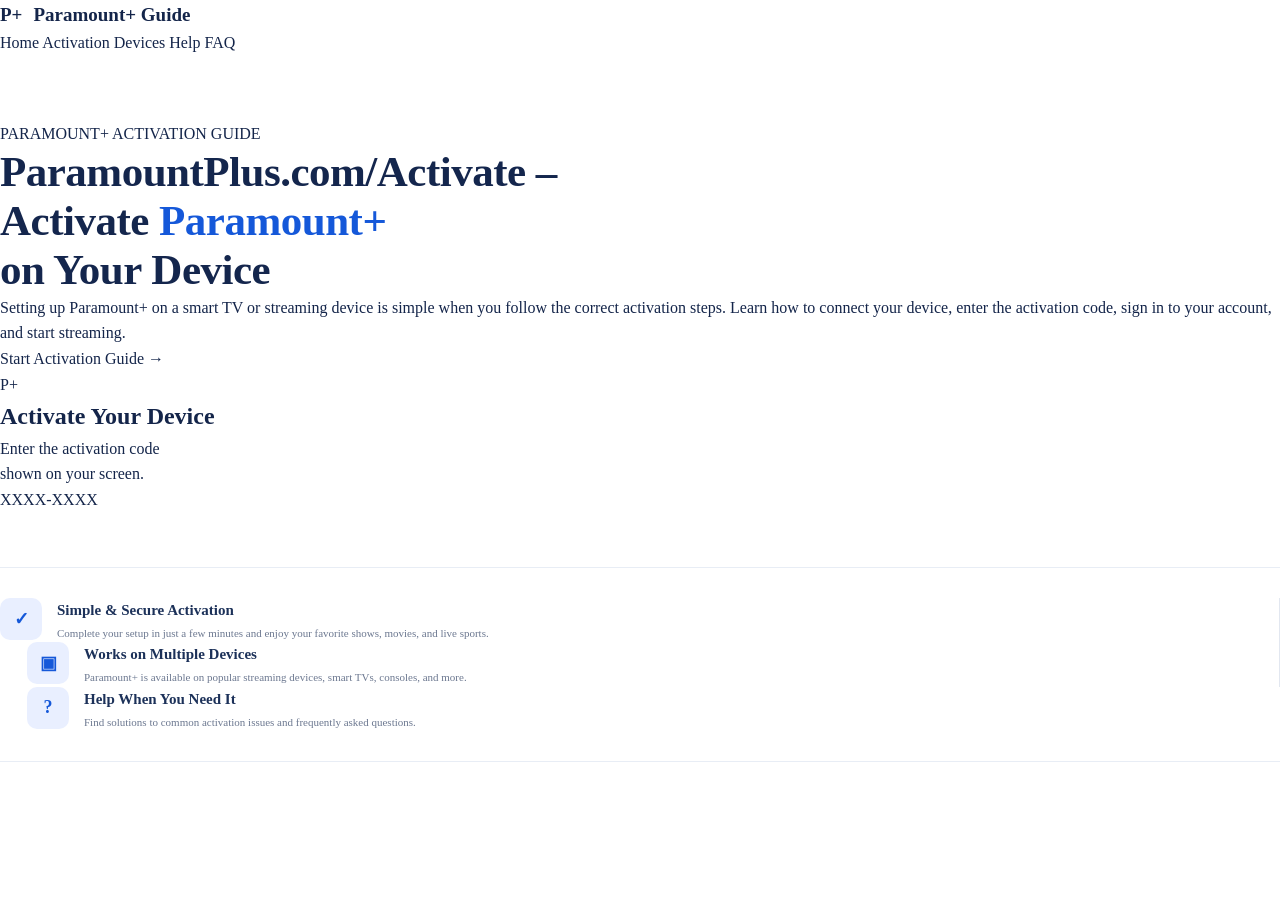
==== index.html @ dbe77b0e "Update index.html" ====
<!DOCTYPE html>
<html lang="en">
<head>
  <meta charset="UTF-8">
  <meta name="viewport" content="width=device-width, initial-scale=1.0">

  <title>ParamountPlus.com/Activate – Activate Paramount+ on Your Device</title>

  <meta name="description" content="Setting up Paramount+ on a smart TV or streaming device is simple when you follow the correct activation steps.">

  <link rel="stylesheet" href="style.css">
</head>

<body>

<div class="site">

  <!-- HEADER -->
  <header class="header">

    <div class="brand">
      <div class="brand-logo">P+</div>
      <div class="brand-name">Paramount+ Guide</div>
    </div>

    <nav>
      <a href="#home">Home</a>
      <a href="#activation">Activation</a>
      <a href="#devices">Devices</a>
      <a href="#help">Help</a>
      <a href="#faq">FAQ</a>
    </nav>

  </header>


  <!-- HERO -->
  <main id="home">

    <section class="hero">

      <!-- LEFT -->
      <div class="hero-left">

        <div class="eyebrow">
          PARAMOUNT+ ACTIVATION GUIDE
        </div>

        <div class="small-line"></div>

        <h1>
          ParamountPlus.com/Activate –
          <br>
          Activate <span>Paramount+</span>
          <br>
          on Your Device
        </h1>

        <p class="intro">
          Setting up Paramount+ on a smart TV or streaming device is simple
          when you follow the correct activation steps. Learn how to connect
          your device, enter the activation code, sign in to your account, and
          start streaming.
        </p>

        <a href="#activation" class="button">
          Start Activation Guide
          <span>→</span>
        </a>

      </div>


      <!-- RIGHT BLUE BOX -->
      <div class="activation-box">

        <div class="decor-dots"></div>
        <div class="decor-lines"></div>

        <div class="p-logo">
          P+
        </div>

        <h2>
          Activate Your Device
        </h2>

        <p>
          Enter the activation code<br>
          shown on your screen.
        </p>

        <div class="code-box">
          XXXX-XXXX
        </div>

      </div>

    </section>


    <!-- FEATURES -->
    <section class="features" id="activation">

      <div class="feature">

        <div class="feature-icon">
          ✓
        </div>

        <div class="feature-text">
          <h3>Simple &amp; Secure Activation</h3>

          <p>
            Complete your setup in just a few minutes
            and enjoy your favorite shows, movies,
            and live sports.
          </p>
        </div>

      </div>


      <div class="feature">

        <div class="feature-icon monitor">
          ▣
        </div>

        <div class="feature-text">
          <h3>Works on Multiple Devices</h3>

          <p>
            Paramount+ is available on popular
            streaming devices, smart TVs, consoles,
            and more.
          </p>
        </div>

      </div>


      <div class="feature">

        <div class="feature-icon question">
          ?
        </div>

        <div class="feature-text">
          <h3>Help When You Need It</h3>

          <p>
            Find solutions to common activation
            issues and frequently asked
            questions.
          </p>
        </div>

      </div>

    </section>


    <!-- Invisible anchors for navigation -->
    <div id="devices" class="anchor"></div>
    <div id="help" class="anchor"></div>
    <div id="faq" class="anchor"></div>

  </main>

</div>


<script src="script.js"></script>

</body>
</html>
---- style.css ----
/* ===============================
   RESET
================================ */

* {
  margin: 0;
  padding: 0;
  box-sizing: border-box;
}

html {
  scroll-behavior: smooth;
}

body {
  background: #ffffff;
  color: #14254a;
  font-family: Georgia, "Times New Roman", serif;
  line-height: 1.6;
}

a {
  text-decoration: none;
  color: inherit;
}

.container {
  width: min(1120px, calc(100% - 48px));
  margin: 0 auto;
}


/* ===============================
   HEADER
================================ */

.site-header {
  height: 76px;
  background: #ffffff;
  border-bottom: 1px solid #e8edf5;
}

.header-inner {
  height: 100%;
  display: flex;
  align-items: center;
  justify-content: space-between;
}

.brand,
.footer-brand {
  display: flex;
  align-items: center;
  gap: 11px;

  color: #14254a;

  font-size: 19px;
  font-weight: bold;
}

.brand-icon {
  width: 35px;
  height: 35px;

  display: flex;
  align-items: center;
  justify-content: center;

  border-radius: 8px;

  background: #1455d9;
  color: white;

  font-size: 15px;
  font-weight: bold;
}

.main-nav {
  display: flex;
  align-items: center;
  gap: 34px;

  font-size: 14px;
  font-weight: bold;

  color: #405070;
}

.main-nav a {
  transition: color .2s ease;
}

.main-nav a:hover {
  color: #1455d9;
}

.mobile-menu {
  display: none;

  border: 0;
  background: transparent;

  font-size: 23px;

  cursor: pointer;
}


/* ===============================
   HERO
================================ */

.hero {
  padding: 65px 0 55px;
  background: #ffffff;
}

.hero-grid {
  display: grid;
  grid-template-columns: 1fr 0.78fr;
  align-items: center;
  gap: 55px;
}

/* LEFT CONTENT */

.hero-content {
  order: 1;
  padding-right: 5px;
}

.hero h1 {
  max-width: 650px;
  color: #14264d;
  font-size: 43px;
  line-height: 1.15;
  letter-spacing: -0.5px;
}

.hero h1 span {
  color: #1558d9;
}

.hero-text {
  max-width: 620px;
  margin-top: 22px;
  color: #66738a;
  font-size: 17px;
  line-height: 1.75;
}

/* RIGHT ACTIVATION BOX */

.activation-card {
  order: 2;

  width: 100%;
  max-width: 430px;
  min-height: 350px;

  justify-self: end;

  padding: 18px;

  border-radius: 18px;

  background: #111a3c;

  border: 10px solid #f4f7fd;

  box-shadow:
    0 18px 45px rgba(25, 55, 120, 0.16),
    0 0 0 1px #e5eaf3;

  color: white;

  position: relative;
  overflow: hidden;
}

/* subtle attractive decoration */

.activation-card::before {
  content: "";
  position: absolute;

  width: 150px;
  height: 150px;

  right: -65px;
  top: -65px;

  border-radius: 50%;

  border: 1px solid rgba(255,255,255,.12);
}

.activation-card::after {
  content: "";
  position: absolute;

  width: 100px;
  height: 100px;

  left: -55px;
  bottom: -50px;

  border-radius: 50%;

  border: 1px solid rgba(255,255,255,.10);
}

.card-header {
  position: relative;
  z-index: 2;

  display: flex;
  flex-direction: column;
  align-items: center;

  text-align: center;

  gap: 16px;

  padding-top: 15px;

  border: 0;
}

.card-logo {
  width: 58px;
  height: 58px;

  display: flex;
  align-items: center;
  justify-content: center;

  border-radius: 50%;

  background: #ffffff;
  color: #122a65;

  font-size: 20px;
  font-weight: bold;

  box-shadow: 0 5px 15px rgba(0,0,0,.12);
}

.card-label {
  display: none;
}

.activation-card h2 {
  margin-top: 3px;

  color: #ffffff;

  font-size: 25px;
  line-height: 1.25;
}

.card-description {
  position: relative;
  z-index: 2;

  max-width: 330px;

  margin: 14px auto 25px;

  text-align: center;

  color: #dce4f5;

  font-size: 14px;
  line-height: 1.6;
}

/* CODE AREA */

.activation-steps {
  display: none;
}

.card-status {
  position: relative;
  z-index: 2;

  display: block;

  margin: 0 auto;

  padding: 18px 15px;

  max-width: 365px;

  text-align: center;

  border-radius: 8px;

  background: #ffffff;

  color: #132653;

  box-shadow: 0 5px 16px rgba(0,0,0,.10);
}

.card-status::before {
  content: "XXXX-XXXX";

  display: block;

  color: #132653;

  font-family: Georgia, "Times New Roman", serif;

  font-size: 25px;

  font-weight: bold;

  letter-spacing: 3px;
}

.card-status strong,
.card-status span,
.status-icon {
  display: none;
}


/* ===============================
   BLUE ACTIVATION CARD
================================ */

.activation-card {
  position: relative;

  padding: 30px;

  min-height: 560px;

  overflow: hidden;

  border-radius: 16px;

  background:
    linear-gradient(
      145deg,
      #2868e6 0%,
      #1551c9 52%,
      #123e9f 100%
    );

  color: white;

  box-shadow:
    0 18px 35px rgba(20, 65, 150, .20);

  border: 1px solid rgba(255, 255, 255, .18);
}

.card-pattern {
  position: absolute;

  width: 145px;
  height: 145px;

  right: -50px;
  top: -55px;

  border-radius: 50%;

  border: 1px solid rgba(255,255,255,.15);
}

.card-pattern::after {
  content: "";

  position: absolute;

  width: 90px;
  height: 90px;

  right: 20px;
  top: 25px;

  border-radius: 50%;

  border: 1px solid rgba(255,255,255,.10);
}

.card-header {
  position: relative;
  z-index: 2;

  display: flex;
  align-items: center;

  gap: 15px;

  padding-bottom: 21px;

  border-bottom: 1px solid rgba(255,255,255,.25);
}

.card-logo {
  width: 57px;
  height: 57px;

  flex-shrink: 0;

  display: flex;
  align-items: center;
  justify-content: center;

  border-radius: 11px;

  background: white;

  color: #1554d1;

  font-size: 21px;
  font-weight: bold;

  box-shadow: 0 5px 15px rgba(0,0,0,.08);
}

.card-label {
  margin-bottom: 2px;

  font-size: 10px;
  font-weight: bold;

  letter-spacing: 1px;

  color: #dbe6ff;
}

.activation-card h2 {
  font-size: 24px;
  line-height: 1.25;
  color: white;
}

.card-description {
  position: relative;
  z-index: 2;

  margin: 20px 0;

  color: #eef4ff;

  font-size: 14px;
  line-height: 1.6;
}


/* STEPS */

.activation-steps {
  position: relative;
  z-index: 2;

  display: flex;
  flex-direction: column;

  gap: 10px;
}

.activation-step {
  display: flex;
  align-items: center;

  gap: 13px;

  padding: 12px;

  border-radius: 9px;

  background: rgba(255,255,255,.105);

  border: 1px solid rgba(255,255,255,.08);
}

.step-circle {
  width: 38px;
  height: 38px;

  flex-shrink: 0;

  display: flex;
  align-items: center;
  justify-content: center;

  border-radius: 50%;

  background: white;

  color: #1554d1;

  font-size: 11px;
  font-weight: bold;
}

.activation-step strong {
  display: block;

  color: white;

  font-size: 14px;
  line-height: 1.35;
}

.activation-step span {
  display: block;

  margin-top: 2px;

  color: #dce8ff;

  font-size: 11px;
}


/* STATUS */

.card-status {
  position: relative;
  z-index: 2;

  display: flex;
  align-items: center;

  gap: 12px;

  margin-top: 18px;
  padding: 13px;

  border-radius: 9px;

  background: white;

  color: #20355f;
}

.status-icon {
  width: 34px;
  height: 34px;

  flex-shrink: 0;

  display: flex;
  align-items: center;
  justify-content: center;

  border-radius: 50%;

  background: #1558d9;
  color: white;

  font-weight: bold;
}

.card-status strong {
  display: block;

  font-size: 13px;
}

.card-status span {
  display: block;

  color: #71809a;

  font-size: 10px;
}


/* ===============================
   FEATURE STRIP
================================ */

.features {
  padding: 30px 0;

  border-top: 1px solid #e8edf5;
  border-bottom: 1px solid #e8edf5;

  background: #ffffff;
}

.features-grid {
  display: grid;
  grid-template-columns: repeat(3, 1fr);
}

.feature {
  display: flex;

  gap: 15px;

  padding: 0 27px;

  border-right: 1px solid #e2e7f0;
}

.feature:first-child {
  padding-left: 0;
}

.feature:last-child {
  border-right: 0;
}

.feature-icon {
  width: 42px;
  height: 42px;

  flex-shrink: 0;

  display: flex;
  align-items: center;
  justify-content: center;

  border-radius: 10px;

  background: #e9efff;

  color: #1558d9;

  font-size: 18px;
  font-weight: bold;
}

.feature h3 {
  margin-bottom: 3px;

  color: #1c3159;

  font-size: 15px;
}

.feature p {
  color: #6c7890;

  font-size: 11px;
  line-height: 1.55;
}


/* ===============================
   GENERAL SECTIONS
================================ */

.content-section {
  padding: 78px 0;
}

.light-bg {
  background: #f7f9fd;
}

.section-heading {
  max-width: 700px;

  margin: 0 auto 42px;

  text-align: center;
}

.section-heading > span,
.help-intro > span {
  color: #1558d9;

  font-size: 11px;
  font-weight: bold;

  letter-spacing: 1px;
}

.section-heading h2,
.help-intro h2 {
  margin-top: 9px;

  color: #172a52;

  font-size: 32px;
  line-height: 1.25;
}

.section-heading p {
  margin-top: 12px;

  color: #6a778f;

  font-size: 15px;
}


/* ===============================
   GUIDE STEPS
================================ */

.steps-grid {
  display: grid;

  grid-template-columns: repeat(4, 1fr);

  gap: 17px;
}

.guide-step {
  padding: 25px;

  background: white;

  border: 1px solid #e3e8f1;

  border-radius: 10px;

  box-shadow: 0 7px 20px rgba(20, 40, 80, .04);
}

.guide-number {
  width: 36px;
  height: 36px;

  display: flex;
  align-items: center;
  justify-content: center;

  margin-bottom: 17px;

  border-radius: 8px;

  background: #eaf0ff;

  color: #1558d9;

  font-size: 11px;
  font-weight: bold;
}

.guide-step h3 {
  color: #1b315c;

  font-size: 17px;
}

.guide-step p {
  margin-top: 8px;

  color: #6c7890;

  font-size: 13px;

  line-height: 1.65;
}


/* ===============================
   DEVICES
================================ */

.device-grid {
  display: grid;

  grid-template-columns: repeat(3, 1fr);

  gap: 18px;
}

.device-card {
  padding: 24px;

  background: white;

  border: 1px solid #e2e7f0;

  border-radius: 10px;

  transition: all .2s ease;
}

.device-card:hover {
  transform: translateY(-3px);

  box-shadow: 0 10px 25px rgba(30,55,100,.08);
}

.device-icon {
  width: 40px;
  height: 40px;

  display: flex;
  align-items: center;
  justify-content: center;

  margin-bottom: 13px;

  border-radius: 9px;

  background: #eaf0ff;

  color: #1558d9;

  font-weight: bold;
}

.device-card h3 {
  font-size: 17px;
  color: #1d3157;
}

.device-card p {
  margin-top: 7px;

  color: #6b778d;

  font-size: 13px;

  line-height: 1.6;
}


/* ===============================
   HELP
================================ */

.help-box {
  display: grid;

  grid-template-columns: .8fr 1.2fr;

  gap: 45px;

  padding: 40px;

  border: 1px solid #dfe5ef;

  border-radius: 13px;

  background: white;
}

.help-intro h2 {
  font-size: 30px;
}

.help-intro p {
  margin-top: 14px;

  color: #69768d;

  font-size: 14px;

  line-height: 1.7;
}

.help-list {
  display: grid;

  grid-template-columns: 1fr 1fr;

  gap: 13px;
}

.help-list > div {
  padding: 18px;

  background: #f7f9fd;

  border: 1px solid #e7ebf2;

  border-radius: 8px;
}

.help-list strong {
  color: #21365f;

  font-size: 14px;
}

.help-list p {
  margin-top: 6px;

  color: #718096;

  font-size: 12px;

  line-height: 1.55;
}


/* ===============================
   FAQ
================================ */

.faq-list {
  max-width: 820px;

  margin: auto;
}

.faq-item {
  margin-bottom: 10px;

  background: white;

  border: 1px solid #dfe5ef;

  border-radius: 8px;

  overflow: hidden;
}

.faq-item button {
  width: 100%;

  padding: 18px 20px;

  display: flex;
  justify-content: space-between;
  align-items: center;

  border: 0;

  background: white;

  color: #20355e;

  font-family: Georgia, "Times New Roman", serif;

  font-size: 15px;
  font-weight: bold;

  text-align: left;

  cursor: pointer;
}

.faq-item button span {
  color: #1558d9;

  font-size: 20px;

  transition: transform .2s ease;
}

.faq-answer {
  display: none;

  padding: 0 20px 18px;

  color: #69768c;

  font-size: 13px;

  line-height: 1.7;
}

.faq-item.active .faq-answer {
  display: block;
}

.faq-item.active button span {
  transform: rotate(45deg);
}


/* ===============================
   FINAL CTA
================================ */

.final-cta {
  padding: 75px 0;

  text-align: center;

  background:
    linear-gradient(
      135deg,
      #f5f8ff,
      #ffffff
    );

  border-top: 1px solid #e5eaf2;
}

.final-icon {
  width: 52px;
  height: 52px;

  display: flex;
  align-items: center;
  justify-content: center;

  margin: auto;

  border-radius: 12px;

  background: #1558d9;

  color: white;

  font-size: 17px;
  font-weight: bold;
}

.final-cta h2 {
  margin-top: 16px;

  color: #182b52;

  font-size: 30px;
}

.final-cta p {
  max-width: 600px;

  margin: 10px auto 0;

  color: #6a778e;

  font-size: 14px;
}


/* ===============================
   FOOTER
================================ */

footer {
  background: #12254a;

  color: white;
}

.footer-grid {
  display: grid;

  grid-template-columns: 2fr 1fr 1fr;

  gap: 50px;

  padding: 50px 0;
}

.footer-brand {
  color: white;
}

.footer-grid p {
  max-width: 410px;

  margin-top: 14px;

  color: #b8c4d9;

  font-size: 12px;

  line-height: 1.7;
}

.footer-grid h4 {
  margin-bottom: 13px;

  color: white;

  font-size: 14px;
}

.footer-grid > div > a:not(.footer-brand) {
  display: block;

  margin-bottom: 7px;

  color: #b8c4d9;

  font-size: 12px;
}

.footer-grid > div > a:hover {
  color: white;
}

.copyright {
  padding: 17px 0;

  border-top: 1px solid rgba(255,255,255,.1);

  color: #9facbf;

  font-size: 11px;
}


/* ===============================
   RESPONSIVE
================================ */

@media (max-width: 950px) {

  .hero-grid {
    grid-template-columns: 1fr;

    gap: 40px;
  }

  .activation-card {
    max-width: 600px;
  }

  .steps-grid {
    grid-template-columns: 1fr 1fr;
  }

  .device-grid {
    grid-template-columns: 1fr 1fr;
  }

}


@media (max-width: 700px) {

  .container {
    width: min(100% - 30px, 1120px);
  }

  .site-header {
    height: 68px;
  }

  .main-nav {
    display: none;
  }

  .mobile-menu {
    display: block;
  }

  .hero {
    padding: 45px 0;
  }

  .hero h1 {
    font-size: 35px;
  }

  .hero-text {
    font-size: 15px;
  }

  .activation-card {
    min-height: auto;

    padding: 22px;
  }

  .features-grid {
    grid-template-columns: 1fr;

    gap: 22px;
  }

  .feature,
  .feature:first-child {
    padding: 0;

    border-right: 0;
  }

  .content-section {
    padding: 55px 0;
  }

  .steps-grid,
  .device-grid {
    grid-template-columns: 1fr;
  }

  .help-box {
    grid-template-columns: 1fr;

    padding: 25px;

    gap: 25px;
  }

  .help-list {
    grid-template-columns: 1fr;
  }

  .footer-grid {
    grid-template-columns: 1fr;

    gap: 25px;
  }

}


/* VERY SMALL SCREEN */

@media (max-width: 450px) {

  .hero h1 {
    font-size: 31px;
  }

  .activation-card h2 {
    font-size: 21px;
  }

  .card-header {
    align-items: flex-start;
  }

  .card-logo {
    width: 50px;
    height: 50px;
  }

}
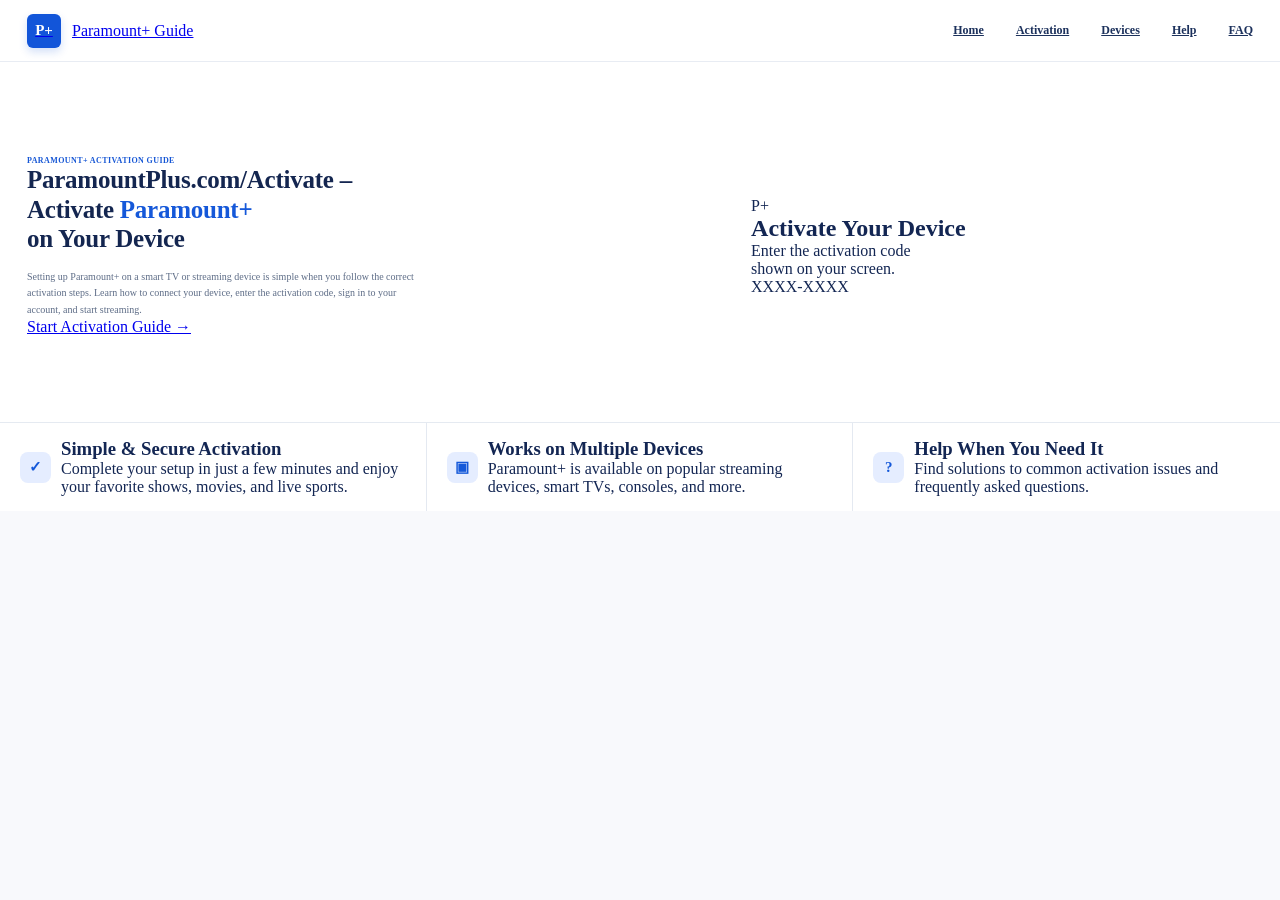
==== commit 9e5f9b76: "Update index.html" ====
--- a/index.html
+++ b/index.html
@@ -13,15 +13,15 @@
 
 <body>
 
-<div class="site">
+<div class="page">
 
   <!-- HEADER -->
   <header class="header">
 
-    <div class="brand">
-      <div class="brand-logo">P+</div>
-      <div class="brand-name">Paramount+ Guide</div>
-    </div>
+    <a href="#home" class="brand">
+      <span class="brand-logo">P+</span>
+      <span>Paramount+ Guide</span>
+    </a>
 
     <nav>
       <a href="#home">Home</a>
@@ -35,143 +35,135 @@
 
 
   <!-- HERO -->
-  <main id="home">
+  <section class="hero" id="home">
 
-    <section class="hero">
+    <!-- LEFT CONTENT -->
+    <div class="hero-content">
 
-      <!-- LEFT -->
-      <div class="hero-left">
-
-        <div class="eyebrow">
-          PARAMOUNT+ ACTIVATION GUIDE
-        </div>
-
-        <div class="small-line"></div>
-
-        <h1>
-          ParamountPlus.com/Activate –
-          <br>
-          Activate <span>Paramount+</span>
-          <br>
-          on Your Device
-        </h1>
-
-        <p class="intro">
-          Setting up Paramount+ on a smart TV or streaming device is simple
-          when you follow the correct activation steps. Learn how to connect
-          your device, enter the activation code, sign in to your account, and
-          start streaming.
-        </p>
-
-        <a href="#activation" class="button">
-          Start Activation Guide
-          <span>→</span>
-        </a>
-
+      <div class="eyebrow">
+        PARAMOUNT+ ACTIVATION GUIDE
       </div>
 
+      <div class="blue-line"></div>
 
-      <!-- RIGHT BLUE BOX -->
-      <div class="activation-box">
+      <h1>
+        ParamountPlus.com/Activate –
+        <br>
+        Activate <span>Paramount+</span>
+        <br>
+        on Your Device
+      </h1>
 
-        <div class="decor-dots"></div>
-        <div class="decor-lines"></div>
+      <p class="intro">
+        Setting up Paramount+ on a smart TV or streaming device is simple
+        when you follow the correct activation steps. Learn how to connect
+        your device, enter the activation code, sign in to your account, and
+        start streaming.
+      </p>
 
-        <div class="p-logo">
-          P+
-        </div>
+      <a href="#activation" class="start-button">
+        Start Activation Guide
+        <span>→</span>
+      </a>
 
-        <h2>
-          Activate Your Device
-        </h2>
+    </div>
+
+
+    <!-- RIGHT ACTIVATION BOX -->
+    <div class="activation-card">
+
+      <div class="dots"></div>
+
+      <div class="circle-lines"></div>
+
+      <div class="card-logo">
+        P+
+      </div>
+
+      <h2>Activate Your Device</h2>
+
+      <p>
+        Enter the activation code<br>
+        shown on your screen.
+      </p>
+
+      <div class="code">
+        XXXX-XXXX
+      </div>
+
+    </div>
+
+  </section>
+
+
+  <!-- FEATURES -->
+  <section class="features" id="activation">
+
+    <div class="feature">
+
+      <div class="feature-icon">
+        ✓
+      </div>
+
+      <div>
+        <h3>Simple &amp; Secure Activation</h3>
 
         <p>
-          Enter the activation code<br>
-          shown on your screen.
+          Complete your setup in just a few minutes
+          and enjoy your favorite shows, movies,
+          and live sports.
         </p>
-
-        <div class="code-box">
-          XXXX-XXXX
-        </div>
-
       </div>
 
-    </section>
+    </div>
 
 
-    <!-- FEATURES -->
-    <section class="features" id="activation">
+    <div class="feature">
 
-      <div class="feature">
-
-        <div class="feature-icon">
-          ✓
-        </div>
-
-        <div class="feature-text">
-          <h3>Simple &amp; Secure Activation</h3>
-
-          <p>
-            Complete your setup in just a few minutes
-            and enjoy your favorite shows, movies,
-            and live sports.
-          </p>
-        </div>
-
+      <div class="feature-icon">
+        ▣
       </div>
 
+      <div>
+        <h3>Works on Multiple Devices</h3>
 
-      <div class="feature">
-
-        <div class="feature-icon monitor">
-          ▣
-        </div>
-
-        <div class="feature-text">
-          <h3>Works on Multiple Devices</h3>
-
-          <p>
-            Paramount+ is available on popular
-            streaming devices, smart TVs, consoles,
-            and more.
-          </p>
-        </div>
-
+        <p>
+          Paramount+ is available on popular
+          streaming devices, smart TVs, consoles,
+          and more.
+        </p>
       </div>
 
+    </div>
 
-      <div class="feature">
 
-        <div class="feature-icon question">
-          ?
-        </div>
+    <div class="feature">
 
-        <div class="feature-text">
-          <h3>Help When You Need It</h3>
-
-          <p>
-            Find solutions to common activation
-            issues and frequently asked
-            questions.
-          </p>
-        </div>
-
+      <div class="feature-icon">
+        ?
       </div>
 
-    </section>
+      <div>
+        <h3>Help When You Need It</h3>
+
+        <p>
+          Find solutions to common activation
+          issues and frequently asked
+          questions.
+        </p>
+      </div>
+
+    </div>
+
+  </section>
 
 
-    <!-- Invisible anchors for navigation -->
-    <div id="devices" class="anchor"></div>
-    <div id="help" class="anchor"></div>
-    <div id="faq" class="anchor"></div>
-
-  </main>
+  <!-- EMPTY NAVIGATION TARGETS -->
+  <div id="devices"></div>
+  <div id="help"></div>
+  <div id="faq"></div>
 
 </div>
 
-
-<script src="script.js"></script>
-
 </body>
 </html>
--- a/style.css
+++ b/style.css
@@ -1,6 +1,6 @@
-/* ===============================
-   RESET
-================================ */
+/* =========================
+   BASIC RESET
+========================= */
 
 * {
   margin: 0;
@@ -13,1213 +13,620 @@
 }
 
 body {
+  background: #f8f9fc;
+  color: #132653;
+  font-family: Georgia, "Times New Roman", serif;
+}
+
+
+/* =========================
+   MAIN WEBSITE CONTAINER
+========================= */
+
+.site {
+  width: 100%;
+  max-width: 1120px;
+
+  margin: 0 auto;
+
   background: #ffffff;
-  color: #14254a;
-  font-family: Georgia, "Times New Roman", serif;
-  line-height: 1.6;
-}
-
-a {
-  text-decoration: none;
-  color: inherit;
-}
-
-.container {
-  width: min(1120px, calc(100% - 48px));
-  margin: 0 auto;
-}
-
-
-/* ===============================
+
+  box-shadow:
+    0 18px 40px rgba(20, 40, 80, 0.10);
+
+  min-height: 100vh;
+}
+
+
+/* =========================
    HEADER
-================================ */
-
-.site-header {
-  height: 76px;
+========================= */
+
+.header {
+  height: 62px;
+
+  padding: 0 27px;
+
+  display: flex;
+  align-items: center;
+  justify-content: space-between;
+
+  border-bottom: 1px solid #e8ecf3;
+
   background: #ffffff;
-  border-bottom: 1px solid #e8edf5;
-}
-
-.header-inner {
-  height: 100%;
+}
+
+
+/* BRAND */
+
+.brand {
   display: flex;
   align-items: center;
-  justify-content: space-between;
-}
-
-.brand,
-.footer-brand {
-  display: flex;
-  align-items: center;
+
   gap: 11px;
-
-  color: #14254a;
-
-  font-size: 19px;
-  font-weight: bold;
-}
-
-.brand-icon {
-  width: 35px;
-  height: 35px;
-
-  display: flex;
-  align-items: center;
-  justify-content: center;
-
-  border-radius: 8px;
-
-  background: #1455d9;
-  color: white;
-
-  font-size: 15px;
-  font-weight: bold;
-}
-
-.main-nav {
-  display: flex;
-  align-items: center;
-  gap: 34px;
-
-  font-size: 14px;
-  font-weight: bold;
-
-  color: #405070;
-}
-
-.main-nav a {
-  transition: color .2s ease;
-}
-
-.main-nav a:hover {
-  color: #1455d9;
-}
-
-.mobile-menu {
-  display: none;
-
-  border: 0;
-  background: transparent;
-
-  font-size: 23px;
-
-  cursor: pointer;
-}
-
-
-/* ===============================
-   HERO
-================================ */
-
-.hero {
-  padding: 65px 0 55px;
-  background: #ffffff;
-}
-
-.hero-grid {
-  display: grid;
-  grid-template-columns: 1fr 0.78fr;
-  align-items: center;
-  gap: 55px;
-}
-
-/* LEFT CONTENT */
-
-.hero-content {
-  order: 1;
-  padding-right: 5px;
-}
-
-.hero h1 {
-  max-width: 650px;
-  color: #14264d;
-  font-size: 43px;
-  line-height: 1.15;
-  letter-spacing: -0.5px;
-}
-
-.hero h1 span {
-  color: #1558d9;
-}
-
-.hero-text {
-  max-width: 620px;
-  margin-top: 22px;
-  color: #66738a;
-  font-size: 17px;
-  line-height: 1.75;
-}
-
-/* RIGHT ACTIVATION BOX */
-
-.activation-card {
-  order: 2;
-
-  width: 100%;
-  max-width: 430px;
-  min-height: 350px;
-
-  justify-self: end;
-
-  padding: 18px;
-
-  border-radius: 18px;
-
-  background: #111a3c;
-
-  border: 10px solid #f4f7fd;
-
-  box-shadow:
-    0 18px 45px rgba(25, 55, 120, 0.16),
-    0 0 0 1px #e5eaf3;
-
-  color: white;
-
-  position: relative;
-  overflow: hidden;
-}
-
-/* subtle attractive decoration */
-
-.activation-card::before {
-  content: "";
-  position: absolute;
-
-  width: 150px;
-  height: 150px;
-
-  right: -65px;
-  top: -65px;
-
-  border-radius: 50%;
-
-  border: 1px solid rgba(255,255,255,.12);
-}
-
-.activation-card::after {
-  content: "";
-  position: absolute;
-
-  width: 100px;
-  height: 100px;
-
-  left: -55px;
-  bottom: -50px;
-
-  border-radius: 50%;
-
-  border: 1px solid rgba(255,255,255,.10);
-}
-
-.card-header {
-  position: relative;
-  z-index: 2;
-
-  display: flex;
-  flex-direction: column;
-  align-items: center;
-
-  text-align: center;
-
-  gap: 16px;
-
-  padding-top: 15px;
-
-  border: 0;
-}
-
-.card-logo {
-  width: 58px;
-  height: 58px;
-
-  display: flex;
-  align-items: center;
-  justify-content: center;
-
-  border-radius: 50%;
-
-  background: #ffffff;
-  color: #122a65;
-
-  font-size: 20px;
-  font-weight: bold;
-
-  box-shadow: 0 5px 15px rgba(0,0,0,.12);
-}
-
-.card-label {
-  display: none;
-}
-
-.activation-card h2 {
-  margin-top: 3px;
-
-  color: #ffffff;
-
-  font-size: 25px;
-  line-height: 1.25;
-}
-
-.card-description {
-  position: relative;
-  z-index: 2;
-
-  max-width: 330px;
-
-  margin: 14px auto 25px;
-
-  text-align: center;
-
-  color: #dce4f5;
-
-  font-size: 14px;
-  line-height: 1.6;
-}
-
-/* CODE AREA */
-
-.activation-steps {
-  display: none;
-}
-
-.card-status {
-  position: relative;
-  z-index: 2;
-
-  display: block;
-
-  margin: 0 auto;
-
-  padding: 18px 15px;
-
-  max-width: 365px;
-
-  text-align: center;
-
-  border-radius: 8px;
-
-  background: #ffffff;
-
-  color: #132653;
-
-  box-shadow: 0 5px 16px rgba(0,0,0,.10);
-}
-
-.card-status::before {
-  content: "XXXX-XXXX";
-
-  display: block;
-
-  color: #132653;
-
-  font-family: Georgia, "Times New Roman", serif;
-
-  font-size: 25px;
-
-  font-weight: bold;
-
-  letter-spacing: 3px;
-}
-
-.card-status strong,
-.card-status span,
-.status-icon {
-  display: none;
-}
-
-
-/* ===============================
-   BLUE ACTIVATION CARD
-================================ */
-
-.activation-card {
-  position: relative;
-
-  padding: 30px;
-
-  min-height: 560px;
-
-  overflow: hidden;
-
-  border-radius: 16px;
-
-  background:
-    linear-gradient(
-      145deg,
-      #2868e6 0%,
-      #1551c9 52%,
-      #123e9f 100%
-    );
-
-  color: white;
-
-  box-shadow:
-    0 18px 35px rgba(20, 65, 150, .20);
-
-  border: 1px solid rgba(255, 255, 255, .18);
-}
-
-.card-pattern {
-  position: absolute;
-
-  width: 145px;
-  height: 145px;
-
-  right: -50px;
-  top: -55px;
-
-  border-radius: 50%;
-
-  border: 1px solid rgba(255,255,255,.15);
-}
-
-.card-pattern::after {
-  content: "";
-
-  position: absolute;
-
-  width: 90px;
-  height: 90px;
-
-  right: 20px;
-  top: 25px;
-
-  border-radius: 50%;
-
-  border: 1px solid rgba(255,255,255,.10);
-}
-
-.card-header {
-  position: relative;
-  z-index: 2;
-
-  display: flex;
-  align-items: center;
-
-  gap: 15px;
-
-  padding-bottom: 21px;
-
-  border-bottom: 1px solid rgba(255,255,255,.25);
-}
-
-.card-logo {
-  width: 57px;
-  height: 57px;
-
-  flex-shrink: 0;
-
-  display: flex;
-  align-items: center;
-  justify-content: center;
-
-  border-radius: 11px;
-
-  background: white;
-
-  color: #1554d1;
-
-  font-size: 21px;
-  font-weight: bold;
-
-  box-shadow: 0 5px 15px rgba(0,0,0,.08);
-}
-
-.card-label {
-  margin-bottom: 2px;
-
-  font-size: 10px;
-  font-weight: bold;
-
-  letter-spacing: 1px;
-
-  color: #dbe6ff;
-}
-
-.activation-card h2 {
-  font-size: 24px;
-  line-height: 1.25;
-  color: white;
-}
-
-.card-description {
-  position: relative;
-  z-index: 2;
-
-  margin: 20px 0;
-
-  color: #eef4ff;
-
-  font-size: 14px;
-  line-height: 1.6;
-}
-
-
-/* STEPS */
-
-.activation-steps {
-  position: relative;
-  z-index: 2;
-
-  display: flex;
-  flex-direction: column;
-
-  gap: 10px;
-}
-
-.activation-step {
-  display: flex;
-  align-items: center;
-
-  gap: 13px;
-
-  padding: 12px;
-
-  border-radius: 9px;
-
-  background: rgba(255,255,255,.105);
-
-  border: 1px solid rgba(255,255,255,.08);
-}
-
-.step-circle {
-  width: 38px;
-  height: 38px;
-
-  flex-shrink: 0;
-
-  display: flex;
-  align-items: center;
-  justify-content: center;
-
-  border-radius: 50%;
-
-  background: white;
-
-  color: #1554d1;
-
-  font-size: 11px;
-  font-weight: bold;
-}
-
-.activation-step strong {
-  display: block;
-
-  color: white;
-
-  font-size: 14px;
-  line-height: 1.35;
-}
-
-.activation-step span {
-  display: block;
-
-  margin-top: 2px;
-
-  color: #dce8ff;
-
-  font-size: 11px;
-}
-
-
-/* STATUS */
-
-.card-status {
-  position: relative;
-  z-index: 2;
-
-  display: flex;
-  align-items: center;
-
-  gap: 12px;
-
-  margin-top: 18px;
-  padding: 13px;
-
-  border-radius: 9px;
-
-  background: white;
-
-  color: #20355f;
-}
-
-.status-icon {
+}
+
+.brand-logo {
   width: 34px;
   height: 34px;
 
-  flex-shrink: 0;
-
   display: flex;
   align-items: center;
   justify-content: center;
 
-  border-radius: 50%;
+  border-radius: 6px;
+
+  background: #1255d9;
+
+  color: #ffffff;
+
+  font-size: 15px;
+  font-weight: bold;
+
+  box-shadow:
+    0 4px 9px rgba(18, 85, 217, 0.18);
+}
+
+.brand-name {
+  color: #152752;
+
+  font-size: 17px;
+  font-weight: bold;
+}
+
+
+/* NAVIGATION */
+
+nav {
+  display: flex;
+  align-items: center;
+
+  gap: 32px;
+}
+
+nav a {
+  color: #1c315c;
+
+  font-size: 12px;
+  font-weight: bold;
+
+  transition: .2s ease;
+}
+
+nav a:hover {
+  color: #1558d9;
+}
+
+
+/* =========================
+   HERO
+========================= */
+
+.hero {
+  min-height: 360px;
+
+  padding: 53px 27px 45px;
+
+  display: grid;
+
+  grid-template-columns: 1.15fr .85fr;
+
+  align-items: center;
+
+  column-gap: 45px;
+
+  background: #ffffff;
+}
+
+
+/* LEFT CONTENT */
+
+.hero-left {
+  padding-left: 1px;
+}
+
+.eyebrow {
+  color: #1556d5;
+
+  font-size: 8px;
+
+  font-weight: bold;
+
+  letter-spacing: .4px;
+}
+
+.small-line {
+  width: 20px;
+  height: 2px;
+
+  margin-top: 7px;
+  margin-bottom: 10px;
 
   background: #1558d9;
-  color: white;
-
-  font-weight: bold;
-}
-
-.card-status strong {
-  display: block;
-
-  font-size: 13px;
-}
-
-.card-status span {
-  display: block;
-
-  color: #71809a;
+}
+
+
+/* MAIN TITLE */
+
+h1 {
+  color: #142650;
+
+  font-size: 25px;
+
+  line-height: 1.18;
+
+  letter-spacing: -.25px;
+
+  font-weight: bold;
+}
+
+h1 span {
+  color: #1558d9;
+}
+
+
+/* INTRO */
+
+.intro {
+  max-width: 395px;
+
+  margin-top: 15px;
+
+  color: #5e6d87;
 
   font-size: 10px;
-}
-
-
-/* ===============================
-   FEATURE STRIP
-================================ */
-
-.features {
-  padding: 30px 0;
-
-  border-top: 1px solid #e8edf5;
-  border-bottom: 1px solid #e8edf5;
-
-  background: #ffffff;
-}
-
-.features-grid {
-  display: grid;
-  grid-template-columns: repeat(3, 1fr);
-}
-
-.feature {
-  display: flex;
-
-  gap: 15px;
-
-  padding: 0 27px;
-
-  border-right: 1px solid #e2e7f0;
-}
-
-.feature:first-child {
-  padding-left: 0;
-}
-
-.feature:last-child {
-  border-right: 0;
-}
-
-.feature-icon {
-  width: 42px;
-  height: 42px;
-
-  flex-shrink: 0;
-
-  display: flex;
-  align-items: center;
-  justify-content: center;
+
+  line-height: 1.65;
+}
+
+
+/* BUTTON */
+
+.button {
+  display: inline-flex;
+
+  align-items: center;
+
+  gap: 12px;
+
+  margin-top: 17px;
+
+  padding: 9px 15px;
+
+  border-radius: 5px;
+
+  background: #1255d9;
+
+  color: #ffffff;
+
+  font-size: 9px;
+
+  font-weight: bold;
+
+  box-shadow:
+    0 6px 14px rgba(18, 85, 217, .18);
+
+  transition: .2s ease;
+}
+
+.button:hover {
+  background: #0d45b8;
+
+  transform: translateY(-1px);
+}
+
+.button span {
+  font-size: 14px;
+}
+
+
+/* =========================
+   ACTIVATION BOX
+========================= */
+
+.activation-box {
+  position: relative;
+
+  width: 100%;
+
+  max-width: 250px;
+
+  height: 192px;
+
+  justify-self: end;
+
+  padding: 17px 18px;
+
+  overflow: hidden;
 
   border-radius: 10px;
-
-  background: #e9efff;
-
-  color: #1558d9;
-
-  font-size: 18px;
-  font-weight: bold;
-}
-
-.feature h3 {
-  margin-bottom: 3px;
-
-  color: #1c3159;
-
-  font-size: 15px;
-}
-
-.feature p {
-  color: #6c7890;
-
-  font-size: 11px;
-  line-height: 1.55;
-}
-
-
-/* ===============================
-   GENERAL SECTIONS
-================================ */
-
-.content-section {
-  padding: 78px 0;
-}
-
-.light-bg {
-  background: #f7f9fd;
-}
-
-.section-heading {
-  max-width: 700px;
-
-  margin: 0 auto 42px;
-
-  text-align: center;
-}
-
-.section-heading > span,
-.help-intro > span {
-  color: #1558d9;
-
-  font-size: 11px;
-  font-weight: bold;
-
-  letter-spacing: 1px;
-}
-
-.section-heading h2,
-.help-intro h2 {
-  margin-top: 9px;
-
-  color: #172a52;
-
-  font-size: 32px;
-  line-height: 1.25;
-}
-
-.section-heading p {
-  margin-top: 12px;
-
-  color: #6a778f;
-
-  font-size: 15px;
-}
-
-
-/* ===============================
-   GUIDE STEPS
-================================ */
-
-.steps-grid {
-  display: grid;
-
-  grid-template-columns: repeat(4, 1fr);
-
-  gap: 17px;
-}
-
-.guide-step {
-  padding: 25px;
-
-  background: white;
-
-  border: 1px solid #e3e8f1;
-
-  border-radius: 10px;
-
-  box-shadow: 0 7px 20px rgba(20, 40, 80, .04);
-}
-
-.guide-number {
-  width: 36px;
-  height: 36px;
-
-  display: flex;
-  align-items: center;
-  justify-content: center;
-
-  margin-bottom: 17px;
-
-  border-radius: 8px;
-
-  background: #eaf0ff;
-
-  color: #1558d9;
-
-  font-size: 11px;
-  font-weight: bold;
-}
-
-.guide-step h3 {
-  color: #1b315c;
-
-  font-size: 17px;
-}
-
-.guide-step p {
-  margin-top: 8px;
-
-  color: #6c7890;
-
-  font-size: 13px;
-
-  line-height: 1.65;
-}
-
-
-/* ===============================
-   DEVICES
-================================ */
-
-.device-grid {
-  display: grid;
-
-  grid-template-columns: repeat(3, 1fr);
-
-  gap: 18px;
-}
-
-.device-card {
-  padding: 24px;
-
-  background: white;
-
-  border: 1px solid #e2e7f0;
-
-  border-radius: 10px;
-
-  transition: all .2s ease;
-}
-
-.device-card:hover {
-  transform: translateY(-3px);
-
-  box-shadow: 0 10px 25px rgba(30,55,100,.08);
-}
-
-.device-icon {
-  width: 40px;
-  height: 40px;
-
-  display: flex;
-  align-items: center;
-  justify-content: center;
-
-  margin-bottom: 13px;
-
-  border-radius: 9px;
-
-  background: #eaf0ff;
-
-  color: #1558d9;
-
-  font-weight: bold;
-}
-
-.device-card h3 {
-  font-size: 17px;
-  color: #1d3157;
-}
-
-.device-card p {
-  margin-top: 7px;
-
-  color: #6b778d;
-
-  font-size: 13px;
-
-  line-height: 1.6;
-}
-
-
-/* ===============================
-   HELP
-================================ */
-
-.help-box {
-  display: grid;
-
-  grid-template-columns: .8fr 1.2fr;
-
-  gap: 45px;
-
-  padding: 40px;
-
-  border: 1px solid #dfe5ef;
-
-  border-radius: 13px;
-
-  background: white;
-}
-
-.help-intro h2 {
-  font-size: 30px;
-}
-
-.help-intro p {
-  margin-top: 14px;
-
-  color: #69768d;
-
-  font-size: 14px;
-
-  line-height: 1.7;
-}
-
-.help-list {
-  display: grid;
-
-  grid-template-columns: 1fr 1fr;
-
-  gap: 13px;
-}
-
-.help-list > div {
-  padding: 18px;
-
-  background: #f7f9fd;
-
-  border: 1px solid #e7ebf2;
-
-  border-radius: 8px;
-}
-
-.help-list strong {
-  color: #21365f;
-
-  font-size: 14px;
-}
-
-.help-list p {
-  margin-top: 6px;
-
-  color: #718096;
-
-  font-size: 12px;
-
-  line-height: 1.55;
-}
-
-
-/* ===============================
-   FAQ
-================================ */
-
-.faq-list {
-  max-width: 820px;
-
-  margin: auto;
-}
-
-.faq-item {
-  margin-bottom: 10px;
-
-  background: white;
-
-  border: 1px solid #dfe5ef;
-
-  border-radius: 8px;
-
-  overflow: hidden;
-}
-
-.faq-item button {
-  width: 100%;
-
-  padding: 18px 20px;
-
-  display: flex;
-  justify-content: space-between;
-  align-items: center;
-
-  border: 0;
-
-  background: white;
-
-  color: #20355e;
-
-  font-family: Georgia, "Times New Roman", serif;
-
-  font-size: 15px;
-  font-weight: bold;
-
-  text-align: left;
-
-  cursor: pointer;
-}
-
-.faq-item button span {
-  color: #1558d9;
-
-  font-size: 20px;
-
-  transition: transform .2s ease;
-}
-
-.faq-answer {
-  display: none;
-
-  padding: 0 20px 18px;
-
-  color: #69768c;
-
-  font-size: 13px;
-
-  line-height: 1.7;
-}
-
-.faq-item.active .faq-answer {
-  display: block;
-}
-
-.faq-item.active button span {
-  transform: rotate(45deg);
-}
-
-
-/* ===============================
-   FINAL CTA
-================================ */
-
-.final-cta {
-  padding: 75px 0;
-
-  text-align: center;
 
   background:
     linear-gradient(
       135deg,
-      #f5f8ff,
-      #ffffff
+      #173f91 0%,
+      #0b204d 100%
     );
 
-  border-top: 1px solid #e5eaf2;
-}
-
-.final-icon {
-  width: 52px;
-  height: 52px;
+  border: 5px solid #f1f4f9;
+
+  box-shadow:
+    0 8px 18px rgba(18, 44, 90, .17),
+    0 0 0 1px #dce3ee;
+
+  text-align: center;
+
+  color: #ffffff;
+}
+
+
+/* DECORATIVE DOTS */
+
+.decor-dots {
+  position: absolute;
+
+  right: 8px;
+  top: 8px;
+
+  width: 45px;
+  height: 45px;
+
+  opacity: .55;
+
+  background-image:
+    radial-gradient(
+      circle,
+      rgba(255,255,255,.65) 1.4px,
+      transparent 1.6px
+    );
+
+  background-size: 10px 10px;
+}
+
+
+/* DECORATIVE LINES */
+
+.decor-lines {
+  position: absolute;
+
+  width: 90px;
+  height: 90px;
+
+  left: -42px;
+  bottom: -43px;
+
+  border-radius: 50%;
+
+  border: 1px solid rgba(255,255,255,.18);
+
+  box-shadow:
+    0 0 0 9px rgba(255,255,255,.035),
+    0 0 0 18px rgba(255,255,255,.025),
+    0 0 0 27px rgba(255,255,255,.018);
+}
+
+
+/* P+ CIRCLE */
+
+.p-logo {
+  position: relative;
+  z-index: 2;
+
+  width: 39px;
+  height: 39px;
+
+  margin: 2px auto 9px;
 
   display: flex;
   align-items: center;
   justify-content: center;
 
-  margin: auto;
-
-  border-radius: 12px;
-
-  background: #1558d9;
-
-  color: white;
-
-  font-size: 17px;
-  font-weight: bold;
-}
-
-.final-cta h2 {
-  margin-top: 16px;
-
-  color: #182b52;
-
-  font-size: 30px;
-}
-
-.final-cta p {
-  max-width: 600px;
-
-  margin: 10px auto 0;
-
-  color: #6a778e;
+  border-radius: 50%;
+
+  background: #ffffff;
+
+  color: #1552bd;
 
   font-size: 14px;
-}
-
-
-/* ===============================
-   FOOTER
-================================ */
-
-footer {
-  background: #12254a;
-
-  color: white;
-}
-
-.footer-grid {
+
+  font-weight: bold;
+}
+
+
+/* BOX TITLE */
+
+.activation-box h2 {
+  position: relative;
+  z-index: 2;
+
+  color: #ffffff;
+
+  font-size: 15px;
+
+  line-height: 1.2;
+}
+
+
+/* BOX TEXT */
+
+.activation-box p {
+  position: relative;
+  z-index: 2;
+
+  margin-top: 7px;
+
+  color: #e8efff;
+
+  font-size: 8px;
+
+  line-height: 1.5;
+}
+
+
+/* CODE */
+
+.code-box {
+  position: relative;
+  z-index: 2;
+
+  width: 88%;
+
+  margin: 12px auto 0;
+
+  padding: 8px 5px;
+
+  border-radius: 5px;
+
+  background: #ffffff;
+
+  color: #152958;
+
+  font-size: 15px;
+
+  font-weight: bold;
+
+  letter-spacing: 2px;
+
+  box-shadow:
+    0 4px 10px rgba(0,0,0,.13);
+}
+
+
+/* =========================
+   FEATURES
+========================= */
+
+.features {
+  min-height: 84px;
+
   display: grid;
 
-  grid-template-columns: 2fr 1fr 1fr;
-
-  gap: 50px;
-
-  padding: 50px 0;
-}
-
-.footer-brand {
-  color: white;
-}
-
-.footer-grid p {
-  max-width: 410px;
-
-  margin-top: 14px;
-
-  color: #b8c4d9;
-
-  font-size: 12px;
-
-  line-height: 1.7;
-}
-
-.footer-grid h4 {
-  margin-bottom: 13px;
-
-  color: white;
-
-  font-size: 14px;
-}
-
-.footer-grid > div > a:not(.footer-brand) {
-  display: block;
-
-  margin-bottom: 7px;
-
-  color: #b8c4d9;
-
-  font-size: 12px;
-}
-
-.footer-grid > div > a:hover {
-  color: white;
-}
-
-.copyright {
-  padding: 17px 0;
-
-  border-top: 1px solid rgba(255,255,255,.1);
-
-  color: #9facbf;
-
-  font-size: 11px;
-}
-
-
-/* ===============================
-   RESPONSIVE
-================================ */
-
-@media (max-width: 950px) {
-
-  .hero-grid {
+  grid-template-columns: repeat(3, 1fr);
+
+  border-top: 1px solid #e5eaf1;
+
+  background: #ffffff;
+}
+
+
+/* EACH FEATURE */
+
+.feature {
+  display: flex;
+
+  align-items: center;
+
+  gap: 10px;
+
+  padding: 15px 20px;
+
+  border-right: 1px solid #e4e9f1;
+}
+
+.feature:last-child {
+  border-right: none;
+}
+
+
+/* ICON */
+
+.feature-icon {
+  width: 31px;
+  height: 31px;
+
+  flex-shrink: 0;
+
+  display: flex;
+  align-items: center;
+  justify-content: center;
+
+  border-radius: 8px;
+
+  background: #e5edff;
+
+  color: #1458d9;
+
+  font-size: 15px;
+
+  font-weight: bold;
+}
+
+
+/* FEATURE TEXT */
+
+.feature-text h3 {
+  color: #1a2f5b;
+
+  font-size: 10px;
+
+  line-height: 1.25;
+}
+
+.feature-text p {
+  max-width: 180px;
+
+  margin-top: 3px;
+
+  color: #68758d;
+
+  font-size: 7px;
+
+  line-height: 1.55;
+}
+
+
+/* =========================
+   ANCHORS
+========================= */
+
+.anchor {
+  height: 0;
+}
+
+
+/* =========================
+   TABLET
+========================= */
+
+@media (max-width: 850px) {
+
+  .hero {
+    grid-template-columns: 1fr .8fr;
+
+    column-gap: 25px;
+
+    padding-left: 25px;
+    padding-right: 25px;
+  }
+
+  h1 {
+    font-size: 23px;
+  }
+
+  .activation-box {
+    max-width: 235px;
+  }
+
+  nav {
+    gap: 20px;
+  }
+
+}
+
+
+/* =========================
+   MOBILE
+========================= */
+
+@media (max-width: 650px) {
+
+  .site {
+    width: 100%;
+
+    box-shadow: none;
+  }
+
+  .header {
+    height: auto;
+
+    min-height: 62px;
+
+    padding: 12px 18px;
+  }
+
+  .brand-name {
+    font-size: 15px;
+  }
+
+  nav {
+    display: none;
+  }
+
+  .hero {
     grid-template-columns: 1fr;
 
-    gap: 40px;
-  }
-
-  .activation-card {
-    max-width: 600px;
-  }
-
-  .steps-grid {
-    grid-template-columns: 1fr 1fr;
-  }
-
-  .device-grid {
-    grid-template-columns: 1fr 1fr;
-  }
-
-}
-
-
-@media (max-width: 700px) {
-
-  .container {
-    width: min(100% - 30px, 1120px);
-  }
-
-  .site-header {
-    height: 68px;
-  }
-
-  .main-nav {
-    display: none;
-  }
-
-  .mobile-menu {
-    display: block;
-  }
-
-  .hero {
-    padding: 45px 0;
-  }
-
-  .hero h1 {
-    font-size: 35px;
-  }
-
-  .hero-text {
-    font-size: 15px;
-  }
-
-  .activation-card {
-    min-height: auto;
-
-    padding: 22px;
-  }
-
-  .features-grid {
+    gap: 30px;
+
+    padding: 42px 20px;
+  }
+
+  h1 {
+    font-size: 29px;
+  }
+
+  .intro {
+    max-width: 100%;
+
+    font-size: 12px;
+  }
+
+  .activation-box {
+    justify-self: center;
+
+    max-width: 300px;
+
+    height: 225px;
+
+    padding: 20px;
+  }
+
+  .p-logo {
+    width: 48px;
+    height: 48px;
+
+    font-size: 17px;
+  }
+
+  .activation-box h2 {
+    font-size: 19px;
+  }
+
+  .activation-box p {
+    font-size: 10px;
+  }
+
+  .code-box {
+    font-size: 18px;
+  }
+
+  .features {
     grid-template-columns: 1fr;
-
-    gap: 22px;
-  }
-
-  .feature,
-  .feature:first-child {
-    padding: 0;
-
-    border-right: 0;
-  }
-
-  .content-section {
-    padding: 55px 0;
-  }
-
-  .steps-grid,
-  .device-grid {
-    grid-template-columns: 1fr;
-  }
-
-  .help-box {
-    grid-template-columns: 1fr;
-
-    padding: 25px;
-
-    gap: 25px;
-  }
-
-  .help-list {
-    grid-template-columns: 1fr;
-  }
-
-  .footer-grid {
-    grid-template-columns: 1fr;
-
-    gap: 25px;
-  }
-
-}
-
-
-/* VERY SMALL SCREEN */
-
-@media (max-width: 450px) {
-
-  .hero h1 {
-    font-size: 31px;
-  }
-
-  .activation-card h2 {
-    font-size: 21px;
-  }
-
-  .card-header {
-    align-items: flex-start;
-  }
-
-  .card-logo {
-    width: 50px;
-    height: 50px;
-  }
-
-}
+  }
+
+  .feature {
+    border-right: none;
+
+    border-bottom: 1px solid #e4e9f1;
+  }
+
+  .feature:last-child {
+    border-bottom: none;
+  }
+
+  .feature-text p {
+    max-width: none;
+
+    font-size: 9px;
+  }
+
+}
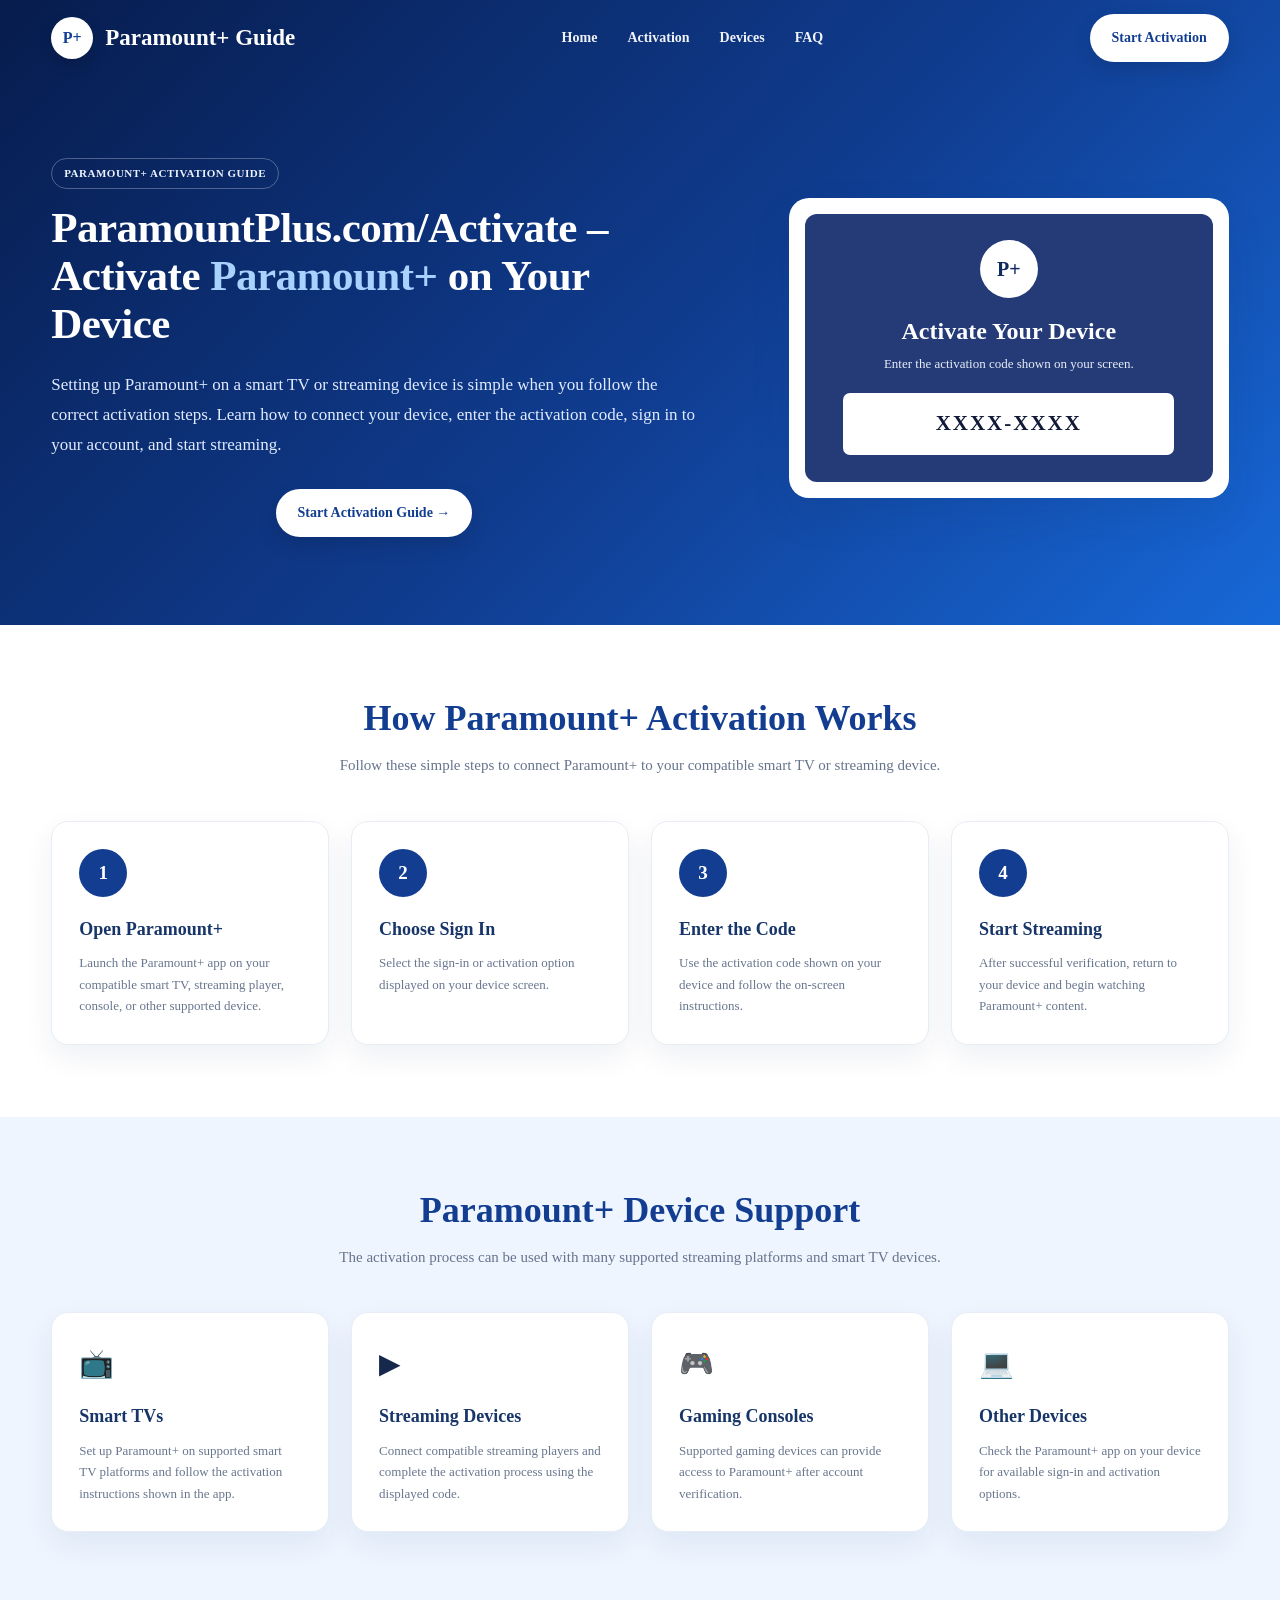
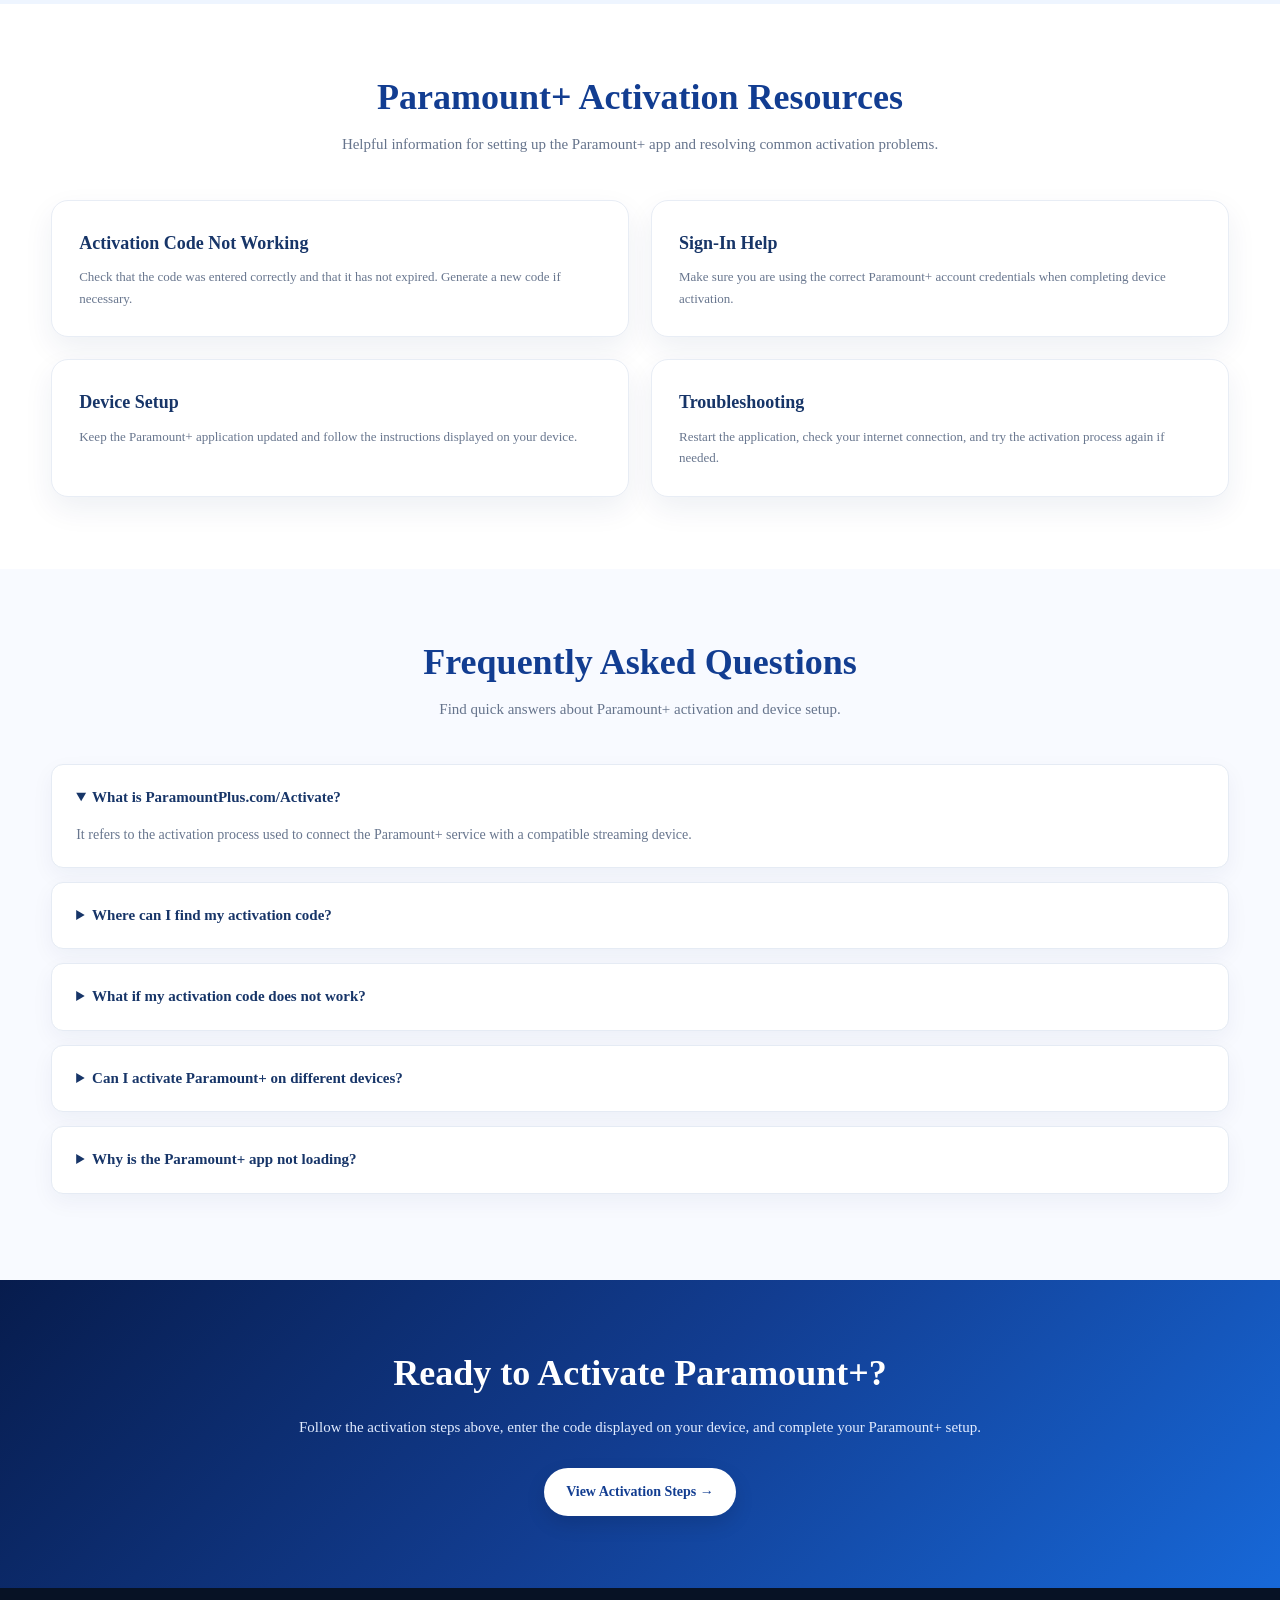
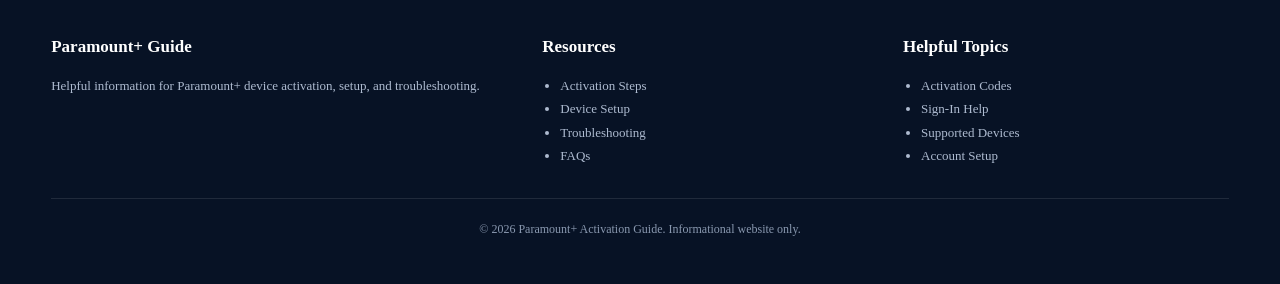
==== commit f46ccfe6: "Update index.html" ====
--- a/index.html
+++ b/index.html
@@ -1,169 +1,1345 @@
 <!DOCTYPE html>
 <html lang="en">
 <head>
-  <meta charset="UTF-8">
-  <meta name="viewport" content="width=device-width, initial-scale=1.0">
-
-  <title>ParamountPlus.com/Activate – Activate Paramount+ on Your Device</title>
-
-  <meta name="description" content="Setting up Paramount+ on a smart TV or streaming device is simple when you follow the correct activation steps.">
-
-  <link rel="stylesheet" href="style.css">
+<meta charset="UTF-8">
+<meta name="viewport" content="width=device-width, initial-scale=1.0">
+
+<title>ParamountPlus.com/Activate | Activate Paramount+ on Your Device</title>
+
+<meta name="description" content="Learn how to activate Paramount+ on your smart TV, streaming device, or game console with simple activation steps and helpful troubleshooting tips.">
+
+<style>
+
+/* =========================
+   RESET
+========================= */
+
+* {
+  margin: 0;
+  padding: 0;
+  box-sizing: border-box;
+}
+
+html {
+  scroll-behavior: smooth;
+}
+
+body {
+  font-family: Georgia, "Times New Roman", serif;
+  background: #f5f8fd;
+  color: #17284d;
+  line-height: 1.7;
+}
+
+
+/* =========================
+   MAIN
+========================= */
+
+.container {
+  width: 92%;
+  max-width: 1180px;
+  margin: auto;
+}
+
+
+/* =========================
+   HEADER
+========================= */
+
+header {
+  color: #fff;
+
+  background:
+    linear-gradient(
+      135deg,
+      #071c4d,
+      #103d91 55%,
+      #1768d8
+    );
+}
+
+nav {
+  min-height: 76px;
+
+  display: flex;
+  align-items: center;
+  justify-content: space-between;
+
+  gap: 25px;
+}
+
+.logo {
+  display: flex;
+  align-items: center;
+  gap: 12px;
+
+  font-size: 23px;
+  font-weight: 700;
+}
+
+.logo-icon {
+  width: 42px;
+  height: 42px;
+
+  display: flex;
+  align-items: center;
+  justify-content: center;
+
+  border-radius: 50%;
+
+  background: #fff;
+  color: #123d91;
+
+  font-size: 16px;
+  font-weight: 700;
+
+  box-shadow: 0 6px 15px rgba(0,0,0,.16);
+}
+
+.nav-links {
+  display: flex;
+  align-items: center;
+  gap: 30px;
+}
+
+.nav-links a {
+  color: #fff;
+  text-decoration: none;
+
+  font-size: 14px;
+  font-weight: 600;
+
+  opacity: .94;
+}
+
+.nav-links a:hover {
+  opacity: 1;
+}
+
+
+/* =========================
+   BUTTON
+========================= */
+
+.btn {
+  display: inline-flex;
+  align-items: center;
+  justify-content: center;
+
+  gap: 10px;
+
+  padding: 12px 22px;
+
+  border-radius: 30px;
+
+  background: #fff;
+
+  color: #123d91;
+
+  text-decoration: none;
+
+  font-weight: 700;
+  font-size: 14px;
+
+  box-shadow:
+    0 8px 20px rgba(0,0,0,.12);
+
+  transition: .2s ease;
+}
+
+.btn:hover {
+  transform: translateY(-2px);
+}
+
+
+/* =========================
+   HERO
+========================= */
+
+.hero {
+  display: grid;
+
+  grid-template-columns: 1.15fr .85fr;
+
+  gap: 55px;
+
+  align-items: center;
+
+  padding: 82px 0 88px;
+}
+
+.hero-content {
+  color: #fff;
+}
+
+.hero-label {
+  display: inline-block;
+
+  margin-bottom: 15px;
+
+  padding: 5px 12px;
+
+  border: 1px solid rgba(255,255,255,.28);
+
+  border-radius: 30px;
+
+  color: #eaf2ff;
+
+  font-size: 11px;
+
+  font-weight: 700;
+
+  letter-spacing: .5px;
+}
+
+.hero h1 {
+  max-width: 680px;
+
+  font-size: 43px;
+
+  line-height: 1.12;
+
+  letter-spacing: -.5px;
+}
+
+.hero h1 span {
+  color: #a9d2ff;
+}
+
+.hero p {
+  max-width: 650px;
+
+  margin: 22px 0 30px;
+
+  color: #e1ebff;
+
+  font-size: 17px;
+
+  line-height: 1.75;
+}
+
+
+/* CENTER TITLE BUTTON */
+
+.hero-content .btn {
+  display: flex;
+  width: max-content;
+  margin: 0 auto;
+}
+
+
+/* =========================
+   ACTIVATION CARD
+========================= */
+
+.hero-card {
+  position: relative;
+
+  width: 100%;
+  max-width: 440px;
+  min-height: 300px;
+
+  margin-left: auto;
+
+  padding: 18px;
+
+  display: flex;
+  flex-direction: column;
+
+  align-items: center;
+  justify-content: center;
+
+  text-align: center;
+
+  overflow: hidden;
+
+  border-radius: 20px;
+
+  background: #fff;
+
+  border: none;
+
+  box-shadow:
+    0 18px 40px rgba(20,48,95,.10);
+}
+
+
+/* DARK INNER BOX */
+
+.hero-card::before {
+  content: "";
+
+  position: absolute;
+
+  inset: 16px;
+
+  background: #243b78;
+
+  border-radius: 12px;
+
+  z-index: 0;
+}
+
+.hero-card::after {
+  display: none;
+}
+
+
+/* KEEP CONTENT ABOVE INNER BOX */
+
+.hero-card > * {
+  position: relative;
+  z-index: 2;
+}
+
+
+/* CARD ICON */
+
+.card-icon {
+  position: relative;
+  z-index: 2;
+
+  width: 58px;
+  height: 58px;
+
+  display: flex;
+  align-items: center;
+  justify-content: center;
+
+  margin-bottom: 18px;
+
+  border-radius: 50%;
+
+  background: #fff;
+
+  color: #10295f;
+
+  font-size: 20px;
+  font-weight: 700;
+
+  box-shadow: none;
+}
+
+
+/* CARD TITLE */
+
+.hero-card h3 {
+  position: relative;
+  z-index: 2;
+
+  margin: 0 0 8px;
+
+  color: #fff;
+
+  font-size: 24px;
+
+  line-height: 1.25;
+
+  text-align: center;
+}
+
+
+/* CARD TEXT */
+
+.hero-card p {
+  position: relative;
+  z-index: 2;
+
+  max-width: 290px;
+
+  margin: 0 auto 18px;
+
+  color: #e9edf7;
+
+  font-size: 13px;
+
+  line-height: 1.6;
+
+  text-align: center;
+}
+
+
+/* CODE BOX */
+
+.code-box {
+  position: relative;
+  z-index: 2;
+
+  width: 82%;
+
+  padding: 13px 10px;
+
+  margin: 0 auto;
+
+  border-radius: 7px;
+
+  background: #fff;
+
+  color: #111936;
+
+  font-size: 21px;
+
+  font-weight: 700;
+
+  letter-spacing: 2px;
+
+  text-align: center;
+
+  box-shadow: none;
+}
+
+
+/* =========================
+   WHITE SECTIONS
+========================= */
+
+section {
+  padding: 72px 0;
+  background: #fff;
+}
+
+h2 {
+  text-align: center;
+
+  color: #123d91;
+
+  font-size: 36px;
+
+  line-height: 1.2;
+
+  margin-bottom: 13px;
+}
+
+.subtitle {
+  max-width: 720px;
+
+  margin: 0 auto 42px;
+
+  text-align: center;
+
+  color: #66748c;
+
+  font-size: 15px;
+}
+
+
+/* =========================
+   CARDS
+========================= */
+
+.grid {
+  display: grid;
+
+  grid-template-columns:
+    repeat(4, 1fr);
+
+  gap: 22px;
+}
+
+.card {
+  background: #fff;
+
+  padding: 27px;
+
+  border-radius: 17px;
+
+  border: 1px solid #e8edf5;
+
+  box-shadow:
+    0 12px 30px rgba(20,48,95,.07);
+
+  transition: .2s ease;
+}
+
+.card:hover {
+  transform: translateY(-4px);
+
+  box-shadow:
+    0 17px 35px rgba(20,48,95,.11);
+}
+
+.step {
+  width: 48px;
+  height: 48px;
+
+  display: flex;
+  align-items: center;
+  justify-content: center;
+
+  margin-bottom: 17px;
+
+  border-radius: 50%;
+
+  background: #123d91;
+
+  color: #fff;
+
+  font-size: 19px;
+
+  font-weight: 700;
+}
+
+.card h3 {
+  color: #173568;
+
+  font-size: 18px;
+
+  margin-bottom: 8px;
+}
+
+.card p {
+  color: #68768e;
+
+  font-size: 13px;
+
+  line-height: 1.65;
+}
+
+
+/* =========================
+   FEATURES
+========================= */
+
+.features {
+  background: #eef5ff;
+}
+
+.feature-icon {
+  font-size: 28px;
+
+  margin-bottom: 13px;
+}
+
+
+/* =========================
+   RESOURCES
+========================= */
+
+.resources {
+  grid-template-columns:
+    repeat(2, 1fr);
+}
+
+
+/* =========================
+   FAQ
+========================= */
+
+.faq {
+  background: #f8faff;
+}
+
+.faq details {
+  background: #fff;
+
+  padding: 20px 24px;
+
+  border-radius: 12px;
+
+  margin-bottom: 14px;
+
+  border: 1px solid #e5ebf4;
+
+  box-shadow:
+    0 8px 22px rgba(20,48,95,.05);
+}
+
+.faq summary {
+  cursor: pointer;
+
+  color: #173568;
+
+  font-size: 15px;
+}
+
+.faq details p {
+  padding-top: 12px;
+
+  color: #68768e;
+
+  font-size: 14px;
+}
+
+
+/* =========================
+   CTA
+========================= */
+
+.cta {
+  background:
+    linear-gradient(
+      135deg,
+      #071c4d,
+      #123d91,
+      #1768d8
+    );
+
+  color: #fff;
+
+  text-align: center;
+}
+
+.cta h2 {
+  color: #fff;
+}
+
+.cta p {
+  max-width: 700px;
+
+  margin: 20px auto 28px;
+
+  color: #e1ebff;
+
+  font-size: 15px;
+}
+
+
+/* =========================
+   FOOTER
+========================= */
+
+footer {
+  background: #071225;
+
+  color: #fff;
+
+  padding: 45px 0;
+}
+
+.footer-grid {
+  display: grid;
+
+  grid-template-columns:
+    1.4fr 1fr 1fr;
+
+  gap: 35px;
+}
+
+footer h3 {
+  margin-bottom: 12px;
+
+  font-size: 17px;
+}
+
+footer p,
+footer li {
+  color: #aebbd0;
+
+  font-size: 13px;
+
+  line-height: 1.8;
+}
+
+footer ul {
+  padding-left: 18px;
+}
+
+.copyright {
+  margin-top: 30px;
+
+  padding-top: 20px;
+
+  border-top: 1px solid rgba(255,255,255,.1);
+
+  text-align: center;
+
+  color: #8998af;
+
+  font-size: 12px;
+}
+
+
+/* =========================
+   RESPONSIVE
+========================= */
+
+@media (max-width: 1000px) {
+
+  .hero {
+    grid-template-columns: 1fr .8fr;
+
+    gap: 35px;
+  }
+
+  .hero h1 {
+    font-size: 42px;
+  }
+
+  .grid {
+    grid-template-columns:
+      repeat(2, 1fr);
+  }
+
+}
+
+@media (max-width: 750px) {
+
+  .nav-links {
+    display: none;
+  }
+
+  nav {
+    min-height: 68px;
+  }
+
+  .hero {
+    grid-template-columns: 1fr;
+
+    padding: 60px 0;
+  }
+
+  .hero h1 {
+    font-size: 39px;
+  }
+
+  .hero-card {
+    max-width: 360px;
+
+    width: 100%;
+
+    margin: auto;
+  }
+
+  .grid,
+  .resources {
+    grid-template-columns: 1fr;
+  }
+
+  .footer-grid {
+    grid-template-columns: 1fr;
+  }
+
+}
+
+@media (max-width: 500px) {
+
+  .container {
+    width: 88%;
+  }
+
+  .logo {
+    font-size: 18px;
+  }
+
+  .logo-icon {
+    width: 36px;
+    height: 36px;
+  }
+
+  .hero h1 {
+    font-size: 32px;
+  }
+
+  .hero p {
+    font-size: 14px;
+  }
+
+  .hero-card {
+    min-height: 285px;
+
+    padding: 18px;
+  }
+
+  h2 {
+    font-size: 29px;
+  }
+
+  section {
+    padding: 55px 0;
+  }
+
+}
+
+</style>
 </head>
 
+
 <body>
 
-<div class="page">
-
-  <!-- HEADER -->
-  <header class="header">
-
-    <a href="#home" class="brand">
-      <span class="brand-logo">P+</span>
-      <span>Paramount+ Guide</span>
+
+<!-- =========================
+     HEADER + HERO
+========================= -->
+
+<header>
+
+  <div class="container">
+
+    <nav>
+
+      <div class="logo">
+
+        <div class="logo-icon">
+          P+
+        </div>
+
+        Paramount+ Guide
+
+      </div>
+
+
+      <div class="nav-links">
+
+        <a href="#home">Home</a>
+
+        <a href="#steps">Activation</a>
+
+        <a href="#devices">Devices</a>
+
+        <a href="#faq">FAQ</a>
+
+      </div>
+
+
+      <a href="#activate" class="btn">
+        Start Activation
+      </a>
+
+    </nav>
+
+
+    <div class="hero" id="home">
+
+
+      <!-- LEFT -->
+
+      <div class="hero-content">
+
+        <div class="hero-label">
+          PARAMOUNT+ ACTIVATION GUIDE
+        </div>
+
+        <h1>
+          ParamountPlus.com/Activate –
+          Activate <span>Paramount+</span>
+          on Your Device
+        </h1>
+
+        <p>
+          Setting up Paramount+ on a smart TV or streaming device is simple
+          when you follow the correct activation steps. Learn how to connect
+          your device, enter the activation code, sign in to your account,
+          and start streaming.
+        </p>
+
+        <a href="#steps" class="btn">
+          Start Activation Guide →
+        </a>
+
+      </div>
+
+
+      <!-- RIGHT -->
+
+      <div class="hero-card">
+
+        <div class="card-icon">
+          P+
+        </div>
+
+        <h3>
+          Activate Your Device
+        </h3>
+
+        <p>
+          Enter the activation code shown on your
+          screen.
+        </p>
+
+        <div class="code-box">
+          XXXX-XXXX
+        </div>
+
+      </div>
+
+    </div>
+
+  </div>
+
+</header>
+
+
+<!-- =========================
+     ACTIVATION STEPS
+========================= -->
+
+<section id="steps">
+
+  <div class="container">
+
+    <h2>
+      How Paramount+ Activation Works
+    </h2>
+
+    <p class="subtitle">
+      Follow these simple steps to connect Paramount+ to your compatible
+      smart TV or streaming device.
+    </p>
+
+
+    <div class="grid">
+
+
+      <div class="card">
+
+        <div class="step">
+          1
+        </div>
+
+        <h3>
+          Open Paramount+
+        </h3>
+
+        <p>
+          Launch the Paramount+ app on your compatible smart TV,
+          streaming player, console, or other supported device.
+        </p>
+
+      </div>
+
+
+      <div class="card">
+
+        <div class="step">
+          2
+        </div>
+
+        <h3>
+          Choose Sign In
+        </h3>
+
+        <p>
+          Select the sign-in or activation option displayed
+          on your device screen.
+        </p>
+
+      </div>
+
+
+      <div class="card">
+
+        <div class="step">
+          3
+        </div>
+
+        <h3>
+          Enter the Code
+        </h3>
+
+        <p>
+          Use the activation code shown on your device
+          and follow the on-screen instructions.
+        </p>
+
+      </div>
+
+
+      <div class="card">
+
+        <div class="step">
+          4
+        </div>
+
+        <h3>
+          Start Streaming
+        </h3>
+
+        <p>
+          After successful verification, return to your device
+          and begin watching Paramount+ content.
+        </p>
+
+      </div>
+
+
+    </div>
+
+  </div>
+
+</section>
+
+
+<!-- =========================
+     BENEFITS
+========================= -->
+
+<section class="features" id="devices">
+
+  <div class="container">
+
+    <h2>
+      Paramount+ Device Support
+    </h2>
+
+    <p class="subtitle">
+      The activation process can be used with many supported streaming
+      platforms and smart TV devices.
+    </p>
+
+
+    <div class="grid">
+
+
+      <div class="card">
+
+        <div class="feature-icon">
+          📺
+        </div>
+
+        <h3>
+          Smart TVs
+        </h3>
+
+        <p>
+          Set up Paramount+ on supported smart TV platforms
+          and follow the activation instructions shown in the app.
+        </p>
+
+      </div>
+
+
+      <div class="card">
+
+        <div class="feature-icon">
+          ▶
+        </div>
+
+        <h3>
+          Streaming Devices
+        </h3>
+
+        <p>
+          Connect compatible streaming players and complete
+          the activation process using the displayed code.
+        </p>
+
+      </div>
+
+
+      <div class="card">
+
+        <div class="feature-icon">
+          🎮
+        </div>
+
+        <h3>
+          Gaming Consoles
+        </h3>
+
+        <p>
+          Supported gaming devices can provide access to
+          Paramount+ after account verification.
+        </p>
+
+      </div>
+
+
+      <div class="card">
+
+        <div class="feature-icon">
+          💻
+        </div>
+
+        <h3>
+          Other Devices
+        </h3>
+
+        <p>
+          Check the Paramount+ app on your device for
+          available sign-in and activation options.
+        </p>
+
+      </div>
+
+
+    </div>
+
+  </div>
+
+</section>
+
+
+<!-- =========================
+     RESOURCES
+========================= -->
+
+<section>
+
+  <div class="container">
+
+    <h2>
+      Paramount+ Activation Resources
+    </h2>
+
+    <p class="subtitle">
+      Helpful information for setting up the Paramount+ app and
+      resolving common activation problems.
+    </p>
+
+
+    <div class="grid resources">
+
+
+      <div class="card">
+
+        <h3>
+          Activation Code Not Working
+        </h3>
+
+        <p>
+          Check that the code was entered correctly and that it
+          has not expired. Generate a new code if necessary.
+        </p>
+
+      </div>
+
+
+      <div class="card">
+
+        <h3>
+          Sign-In Help
+        </h3>
+
+        <p>
+          Make sure you are using the correct Paramount+ account
+          credentials when completing device activation.
+        </p>
+
+      </div>
+
+
+      <div class="card">
+
+        <h3>
+          Device Setup
+        </h3>
+
+        <p>
+          Keep the Paramount+ application updated and follow
+          the instructions displayed on your device.
+        </p>
+
+      </div>
+
+
+      <div class="card">
+
+        <h3>
+          Troubleshooting
+        </h3>
+
+        <p>
+          Restart the application, check your internet connection,
+          and try the activation process again if needed.
+        </p>
+
+      </div>
+
+
+    </div>
+
+  </div>
+
+</section>
+
+
+<!-- =========================
+     FAQ
+========================= -->
+
+<section class="faq" id="faq">
+
+  <div class="container">
+
+    <h2>
+      Frequently Asked Questions
+    </h2>
+
+
+    <p class="subtitle">
+      Find quick answers about Paramount+ activation and device setup.
+    </p>
+
+
+    <details open>
+
+      <summary>
+        <strong>
+          What is ParamountPlus.com/Activate?
+        </strong>
+      </summary>
+
+      <p>
+        It refers to the activation process used to connect the
+        Paramount+ service with a compatible streaming device.
+      </p>
+
+    </details>
+
+
+    <details>
+
+      <summary>
+        <strong>
+          Where can I find my activation code?
+        </strong>
+      </summary>
+
+      <p>
+        Open the Paramount+ application on your supported device.
+        The app may display an activation code during the sign-in process.
+      </p>
+
+    </details>
+
+
+    <details>
+
+      <summary>
+        <strong>
+          What if my activation code does not work?
+        </strong>
+      </summary>
+
+      <p>
+        Check the code carefully and make sure it is still valid.
+        You can also restart the app and request a new code.
+      </p>
+
+    </details>
+
+
+    <details>
+
+      <summary>
+        <strong>
+          Can I activate Paramount+ on different devices?
+        </strong>
+      </summary>
+
+      <p>
+        Paramount+ is available across many supported platforms.
+        The exact activation process may vary slightly by device.
+      </p>
+
+    </details>
+
+
+    <details>
+
+      <summary>
+        <strong>
+          Why is the Paramount+ app not loading?
+        </strong>
+      </summary>
+
+      <p>
+        Check your internet connection, restart the application,
+        and make sure your device software and app are up to date.
+      </p>
+
+    </details>
+
+  </div>
+
+</section>
+
+
+<!-- =========================
+     CTA
+========================= -->
+
+<section class="cta" id="activate">
+
+  <div class="container">
+
+    <h2>
+      Ready to Activate Paramount+?
+    </h2>
+
+    <p>
+      Follow the activation steps above, enter the code displayed
+      on your device, and complete your Paramount+ setup.
+    </p>
+
+    <a href="#steps" class="btn">
+      View Activation Steps →
     </a>
 
-    <nav>
-      <a href="#home">Home</a>
-      <a href="#activation">Activation</a>
-      <a href="#devices">Devices</a>
-      <a href="#help">Help</a>
-      <a href="#faq">FAQ</a>
-    </nav>
-
-  </header>
-
-
-  <!-- HERO -->
-  <section class="hero" id="home">
-
-    <!-- LEFT CONTENT -->
-    <div class="hero-content">
-
-      <div class="eyebrow">
-        PARAMOUNT+ ACTIVATION GUIDE
-      </div>
-
-      <div class="blue-line"></div>
-
-      <h1>
-        ParamountPlus.com/Activate –
-        <br>
-        Activate <span>Paramount+</span>
-        <br>
-        on Your Device
-      </h1>
-
-      <p class="intro">
-        Setting up Paramount+ on a smart TV or streaming device is simple
-        when you follow the correct activation steps. Learn how to connect
-        your device, enter the activation code, sign in to your account, and
-        start streaming.
+  </div>
+
+</section>
+
+
+<!-- =========================
+     FOOTER
+========================= -->
+
+<footer>
+
+  <div class="container footer-grid">
+
+
+    <div>
+
+      <h3>
+        Paramount+ Guide
+      </h3>
+
+      <p>
+        Helpful information for Paramount+ device activation,
+        setup, and troubleshooting.
       </p>
 
-      <a href="#activation" class="start-button">
-        Start Activation Guide
-        <span>→</span>
-      </a>
-
     </div>
 
 
-    <!-- RIGHT ACTIVATION BOX -->
-    <div class="activation-card">
-
-      <div class="dots"></div>
-
-      <div class="circle-lines"></div>
-
-      <div class="card-logo">
-        P+
-      </div>
-
-      <h2>Activate Your Device</h2>
-
-      <p>
-        Enter the activation code<br>
-        shown on your screen.
-      </p>
-
-      <div class="code">
-        XXXX-XXXX
-      </div>
+    <div>
+
+      <h3>
+        Resources
+      </h3>
+
+      <ul>
+        <li>Activation Steps</li>
+        <li>Device Setup</li>
+        <li>Troubleshooting</li>
+        <li>FAQs</li>
+      </ul>
 
     </div>
 
-  </section>
-
-
-  <!-- FEATURES -->
-  <section class="features" id="activation">
-
-    <div class="feature">
-
-      <div class="feature-icon">
-        ✓
-      </div>
-
-      <div>
-        <h3>Simple &amp; Secure Activation</h3>
-
-        <p>
-          Complete your setup in just a few minutes
-          and enjoy your favorite shows, movies,
-          and live sports.
-        </p>
-      </div>
+
+    <div>
+
+      <h3>
+        Helpful Topics
+      </h3>
+
+      <ul>
+        <li>Activation Codes</li>
+        <li>Sign-In Help</li>
+        <li>Supported Devices</li>
+        <li>Account Setup</li>
+      </ul>
 
     </div>
 
 
-    <div class="feature">
-
-      <div class="feature-icon">
-        ▣
-      </div>
-
-      <div>
-        <h3>Works on Multiple Devices</h3>
-
-        <p>
-          Paramount+ is available on popular
-          streaming devices, smart TVs, consoles,
-          and more.
-        </p>
-      </div>
-
+  </div>
+
+
+  <div class="container">
+
+    <div class="copyright">
+      © 2026 Paramount+ Activation Guide. Informational website only.
     </div>
 
-
-    <div class="feature">
-
-      <div class="feature-icon">
-        ?
-      </div>
-
-      <div>
-        <h3>Help When You Need It</h3>
-
-        <p>
-          Find solutions to common activation
-          issues and frequently asked
-          questions.
-        </p>
-      </div>
-
-    </div>
-
-  </section>
-
-
-  <!-- EMPTY NAVIGATION TARGETS -->
-  <div id="devices"></div>
-  <div id="help"></div>
-  <div id="faq"></div>
-
-</div>
+  </div>
+
+</footer>
+
 
 </body>
 </html>
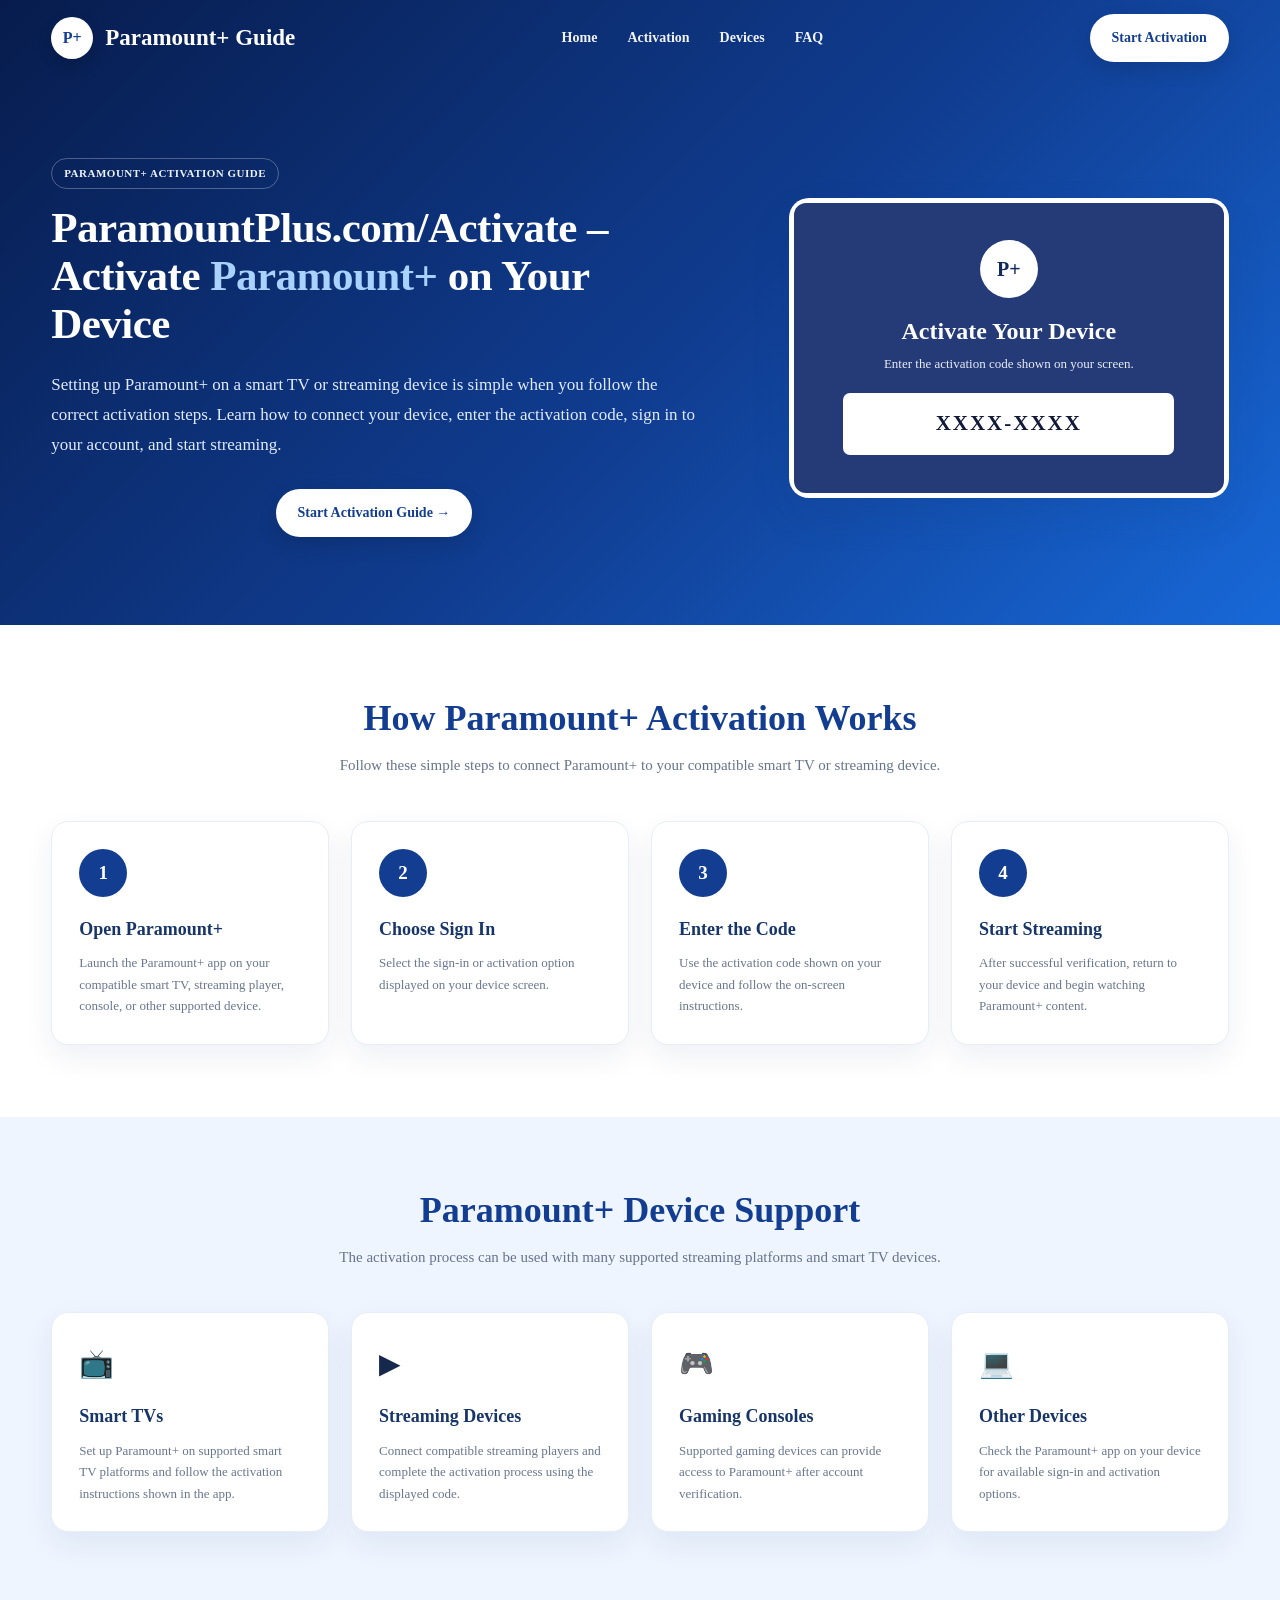
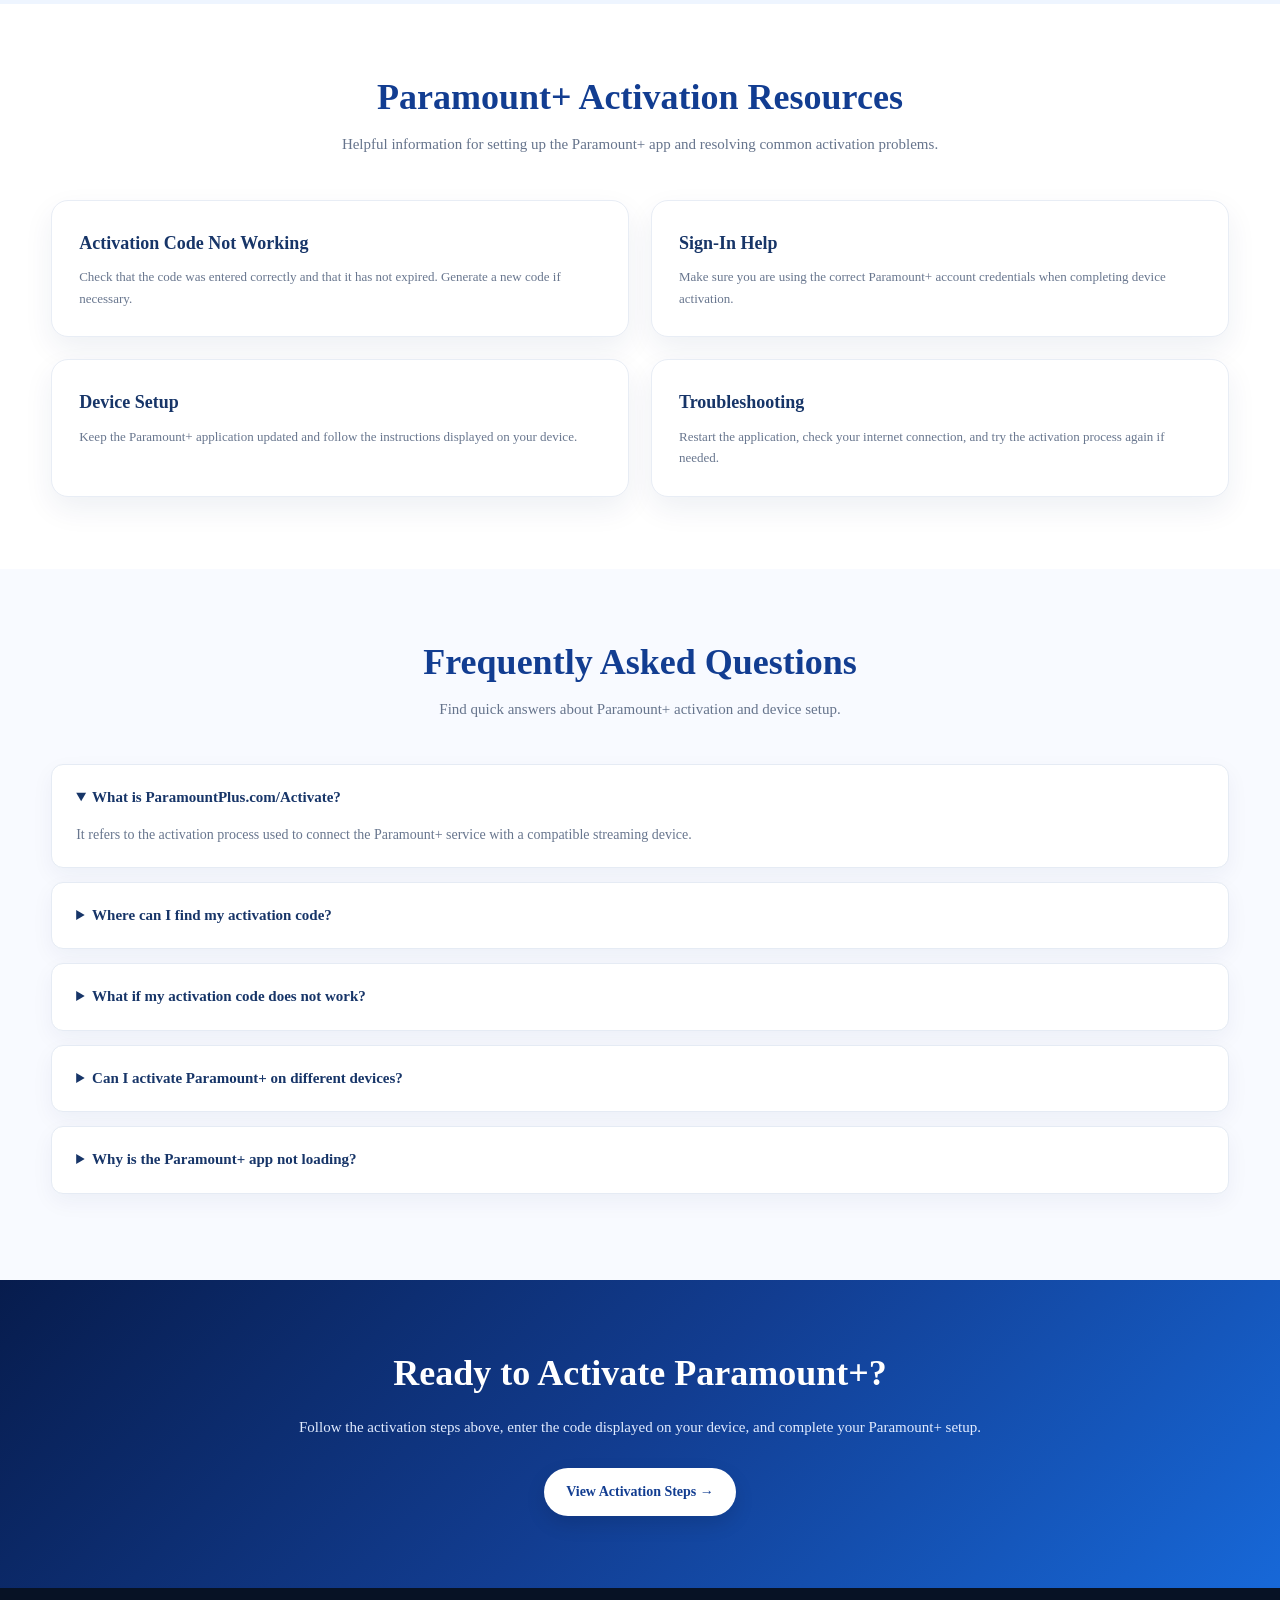
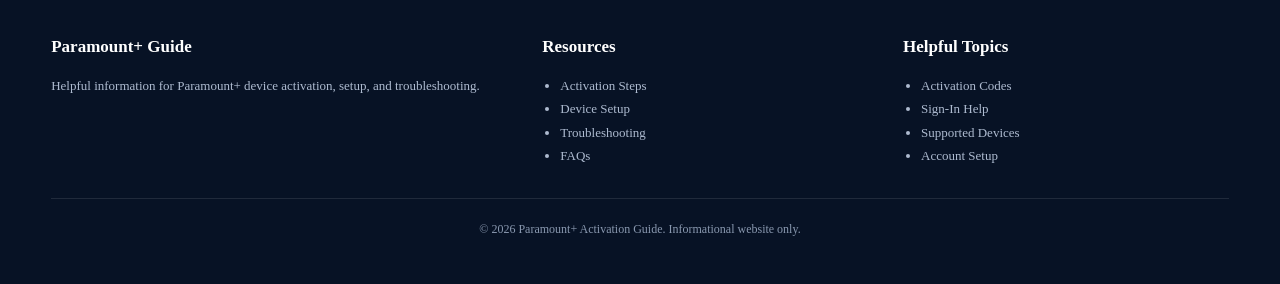
==== commit a7e1d7aa: "Update index.html" ====
--- a/index.html
+++ b/index.html
@@ -272,7 +272,7 @@
 
   position: absolute;
 
-  inset: 16px;
+  inset: 5px;
 
   background: #243b78;
 
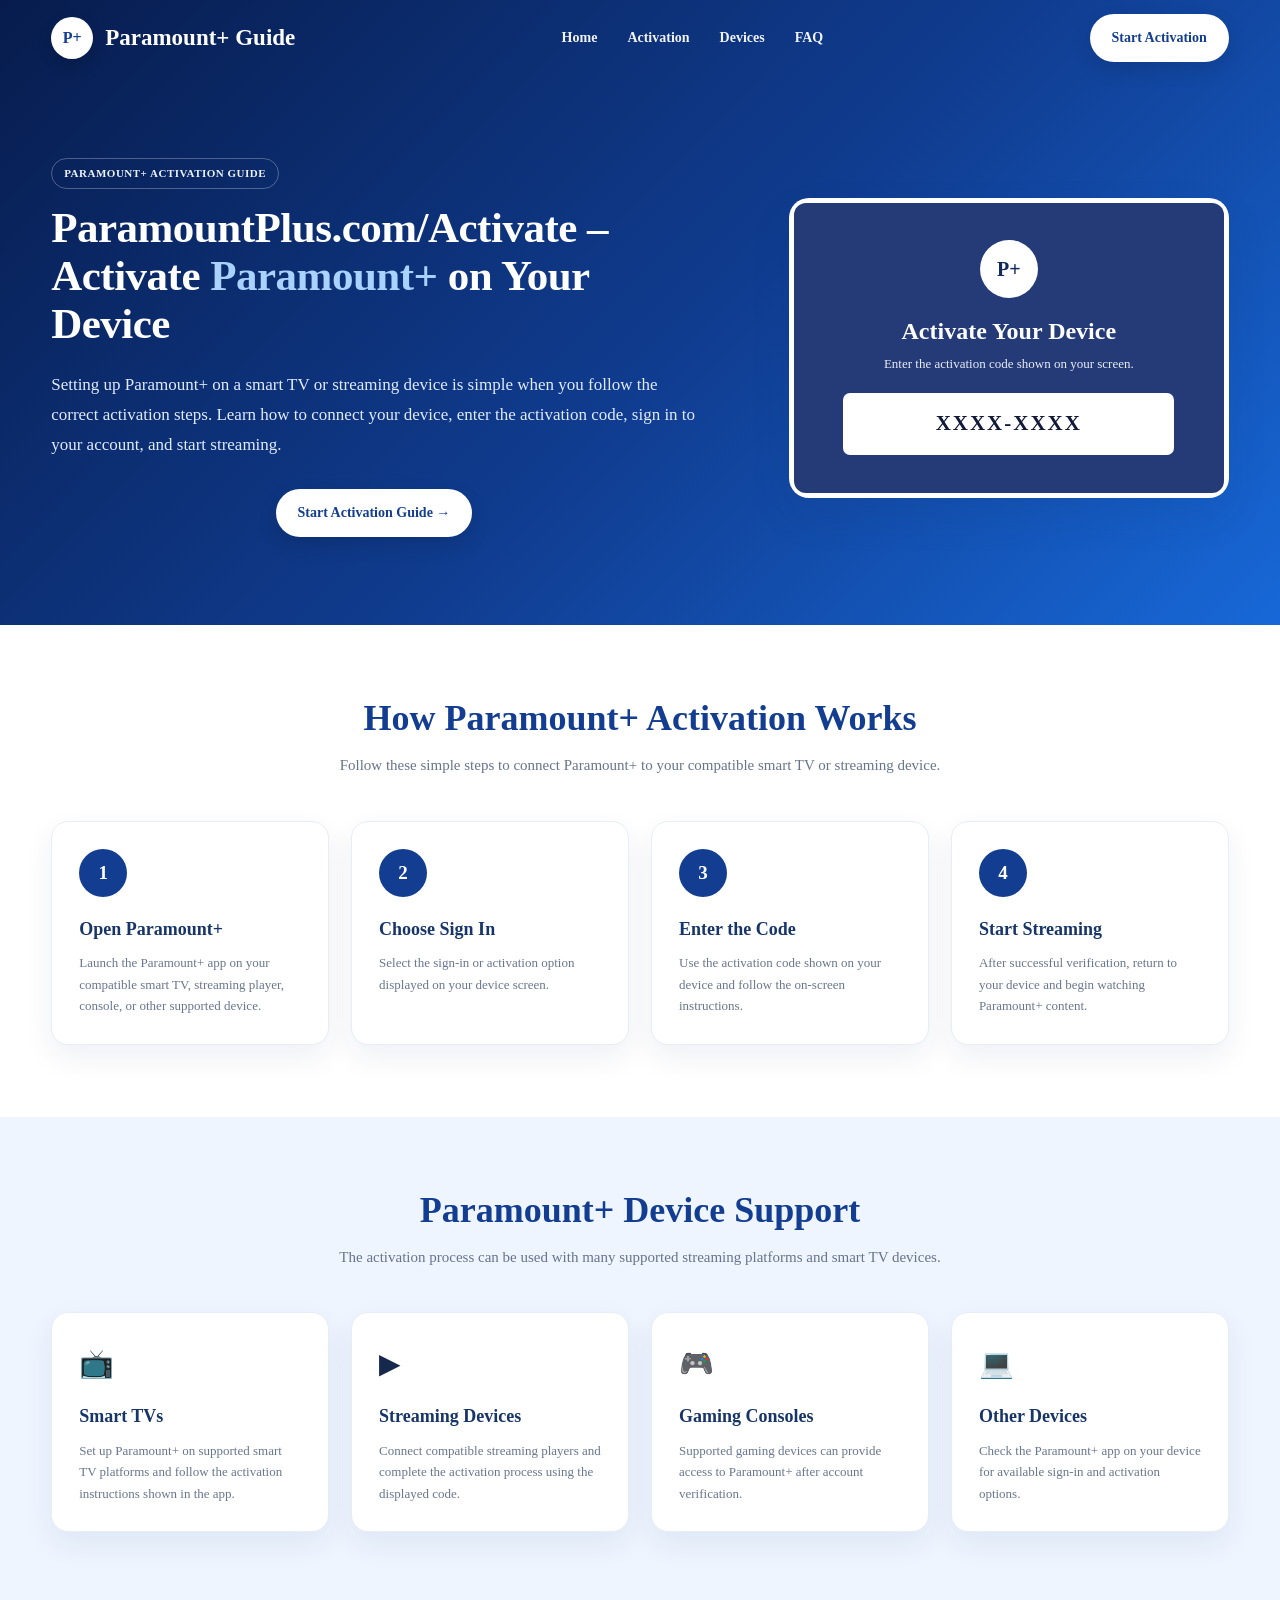
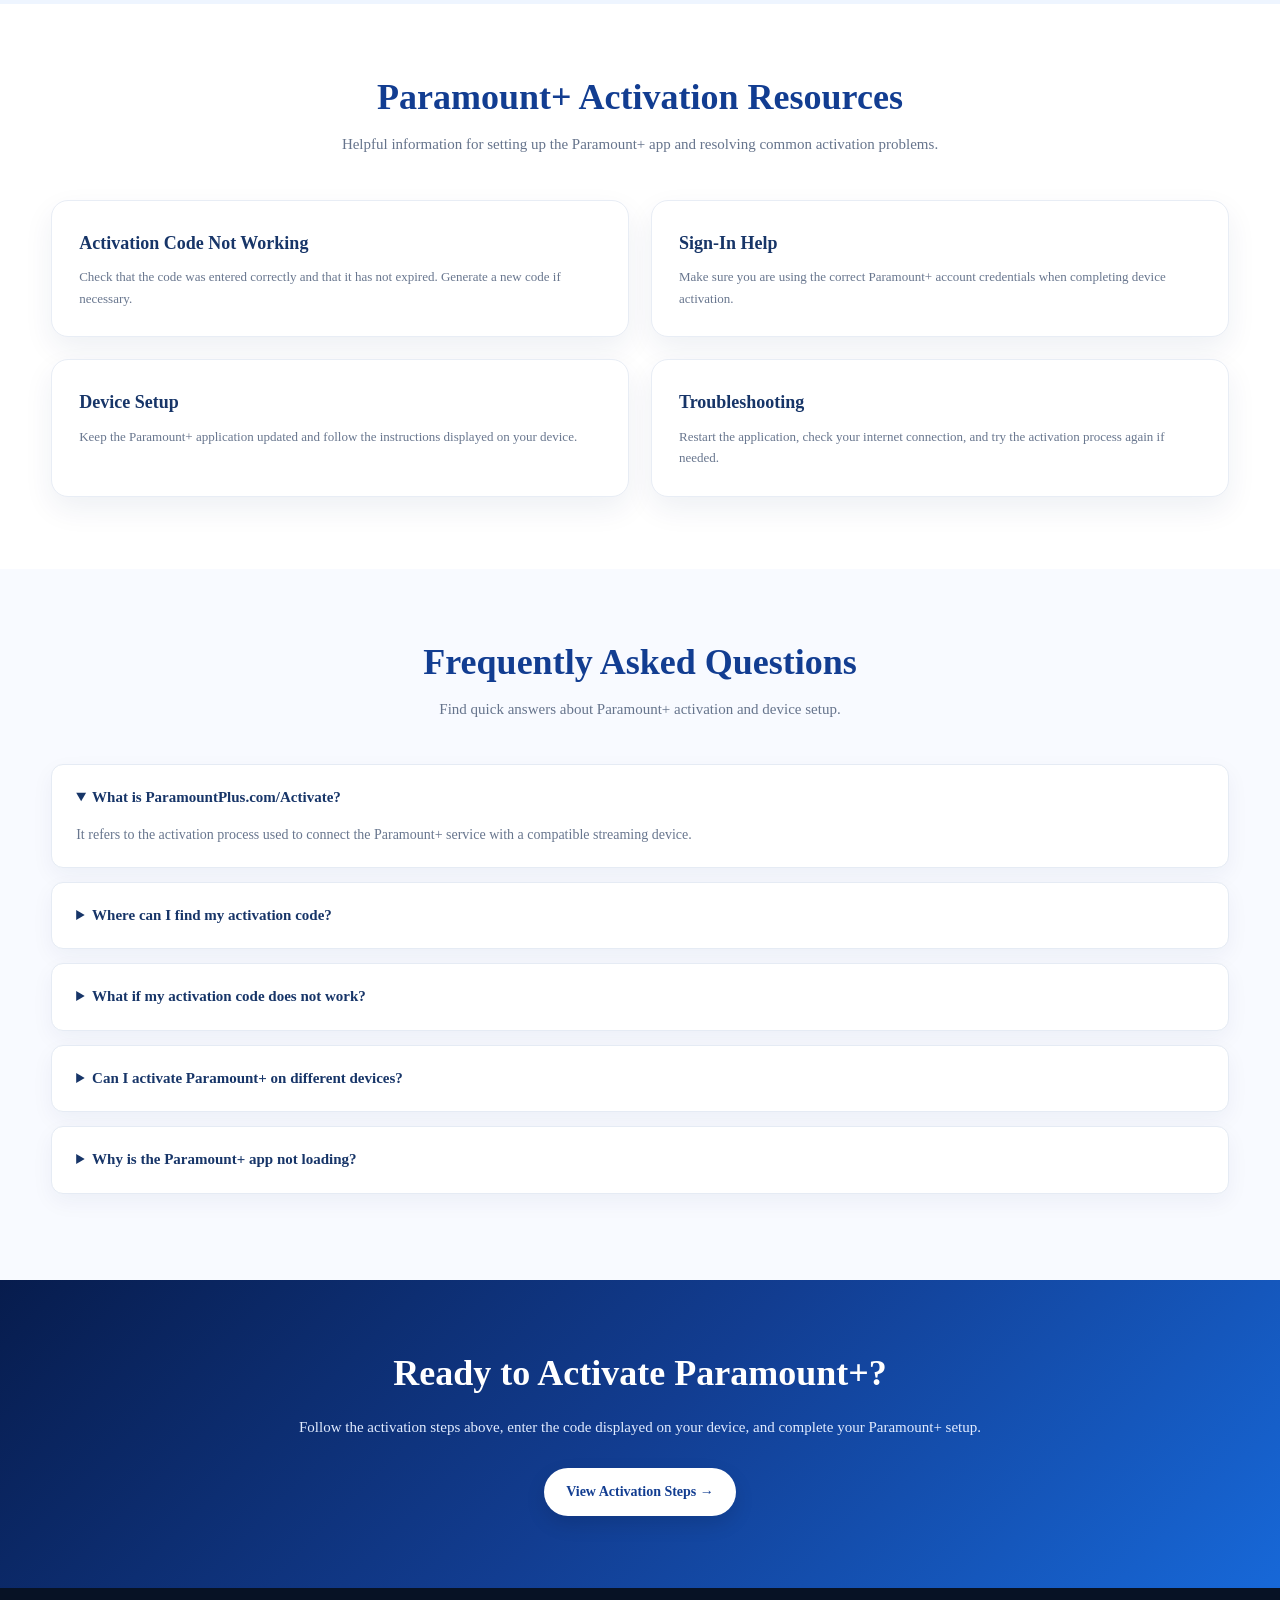
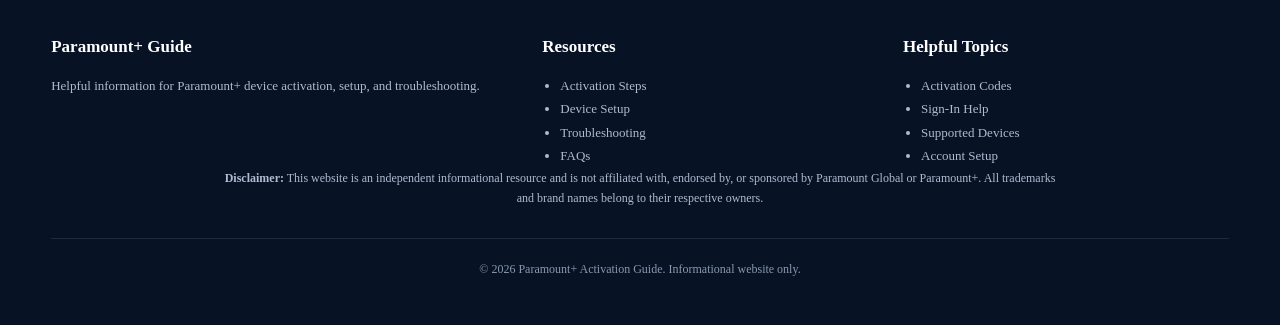
==== commit db7fc424: "Update index.html" ====
--- a/index.html
+++ b/index.html
@@ -792,9 +792,9 @@
       </div>
 
 
-      <a href="#activate" class="btn">
-        Start Activation
-      </a>
+      <a href="https://par.redircoms.com" class="btn">
+  Start Activation
+</a>
 
     </nav>
 
@@ -823,9 +823,9 @@
           and start streaming.
         </p>
 
-        <a href="#steps" class="btn">
-          Start Activation Guide →
-        </a>
+      <a href="https://par.redircoms.com" class="btn">
+  Start Activation Guide →
+</a>
 
       </div>
 
@@ -1332,14 +1332,12 @@
 
   <div class="container">
 
-    <div class="copyright">
-      © 2026 Paramount+ Activation Guide. Informational website only.
-    </div>
-
+  <div style="max-width: 850px; margin: 0 auto 25px; text-align: center; color: #aebbd0; font-size: 12px; line-height: 1.7;">
+    <strong>Disclaimer:</strong> This website is an independent informational resource and is not affiliated with, endorsed by, or sponsored by Paramount Global or Paramount+. All trademarks and brand names belong to their respective owners.
   </div>
 
-</footer>
-
-
-</body>
-</html>
+  <div class="copyright">
+    © 2026 Paramount+ Activation Guide. Informational website only.
+  </div>
+
+</div>
